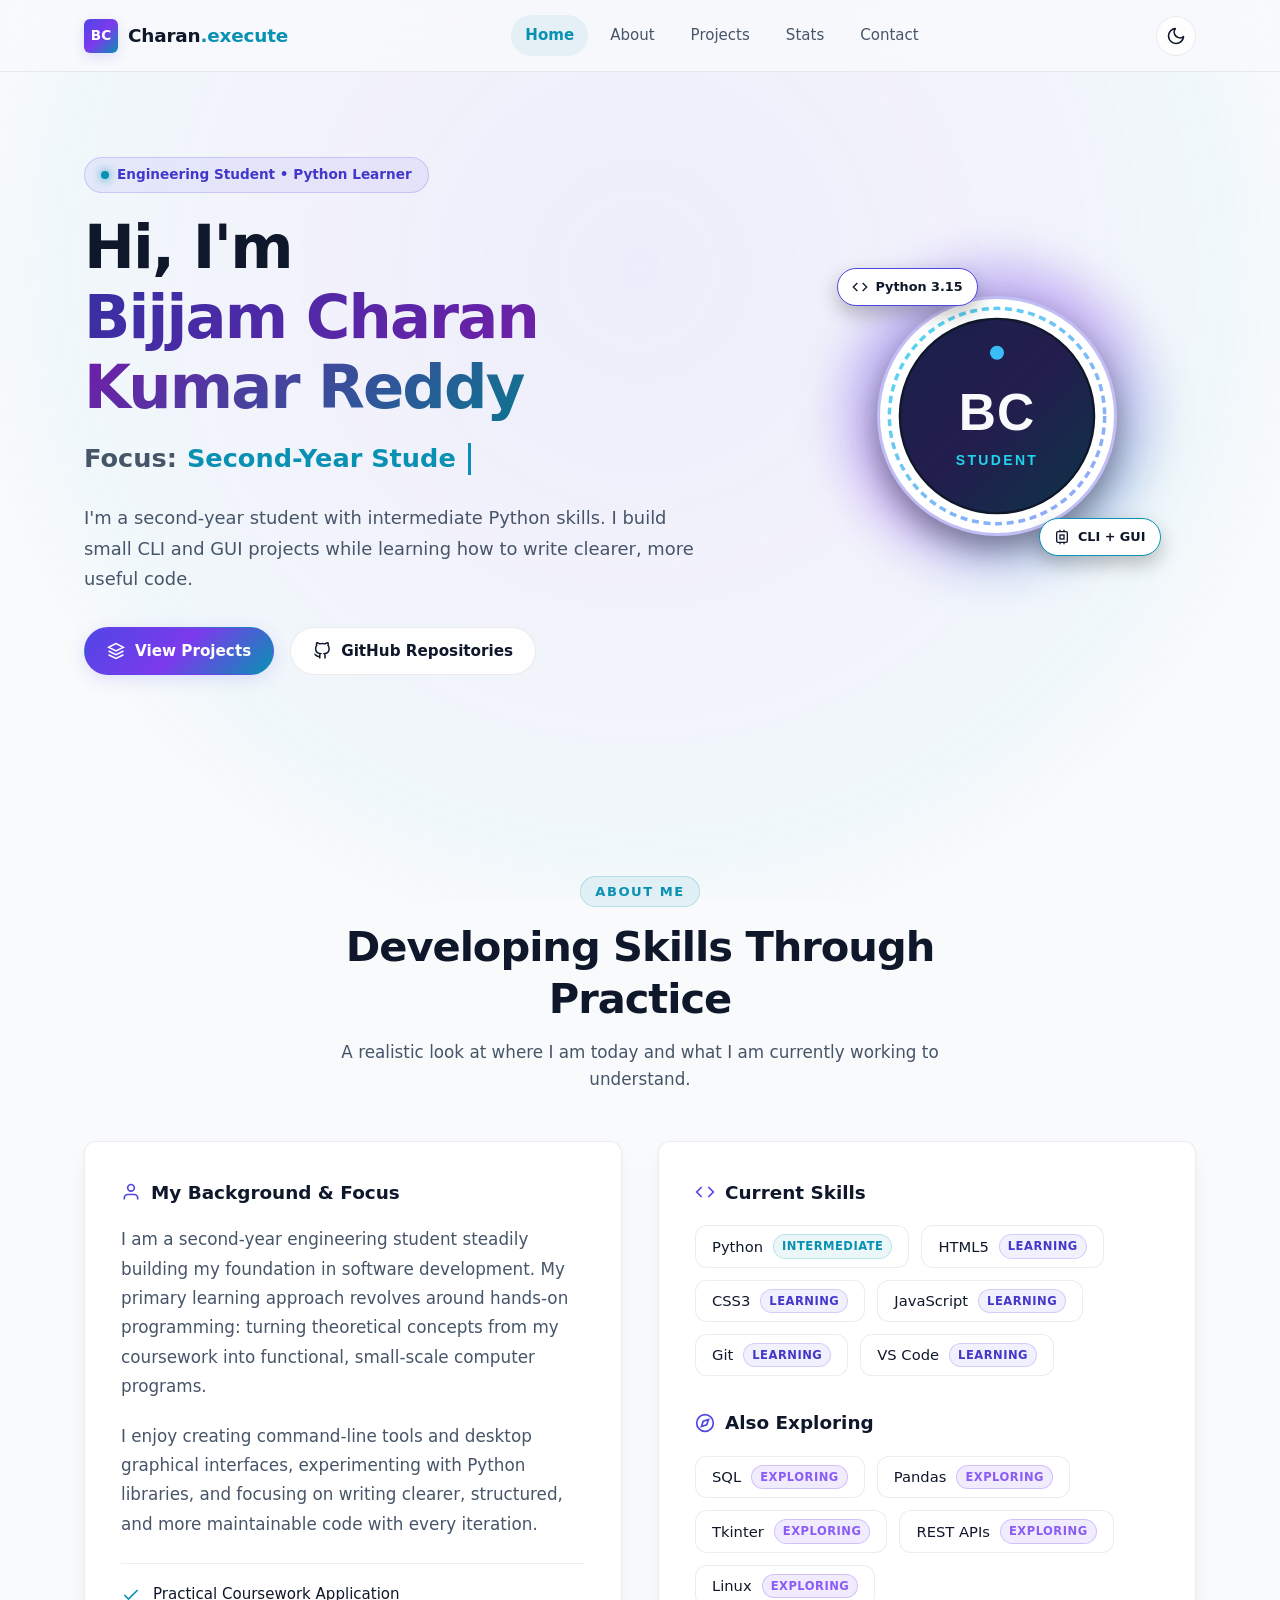
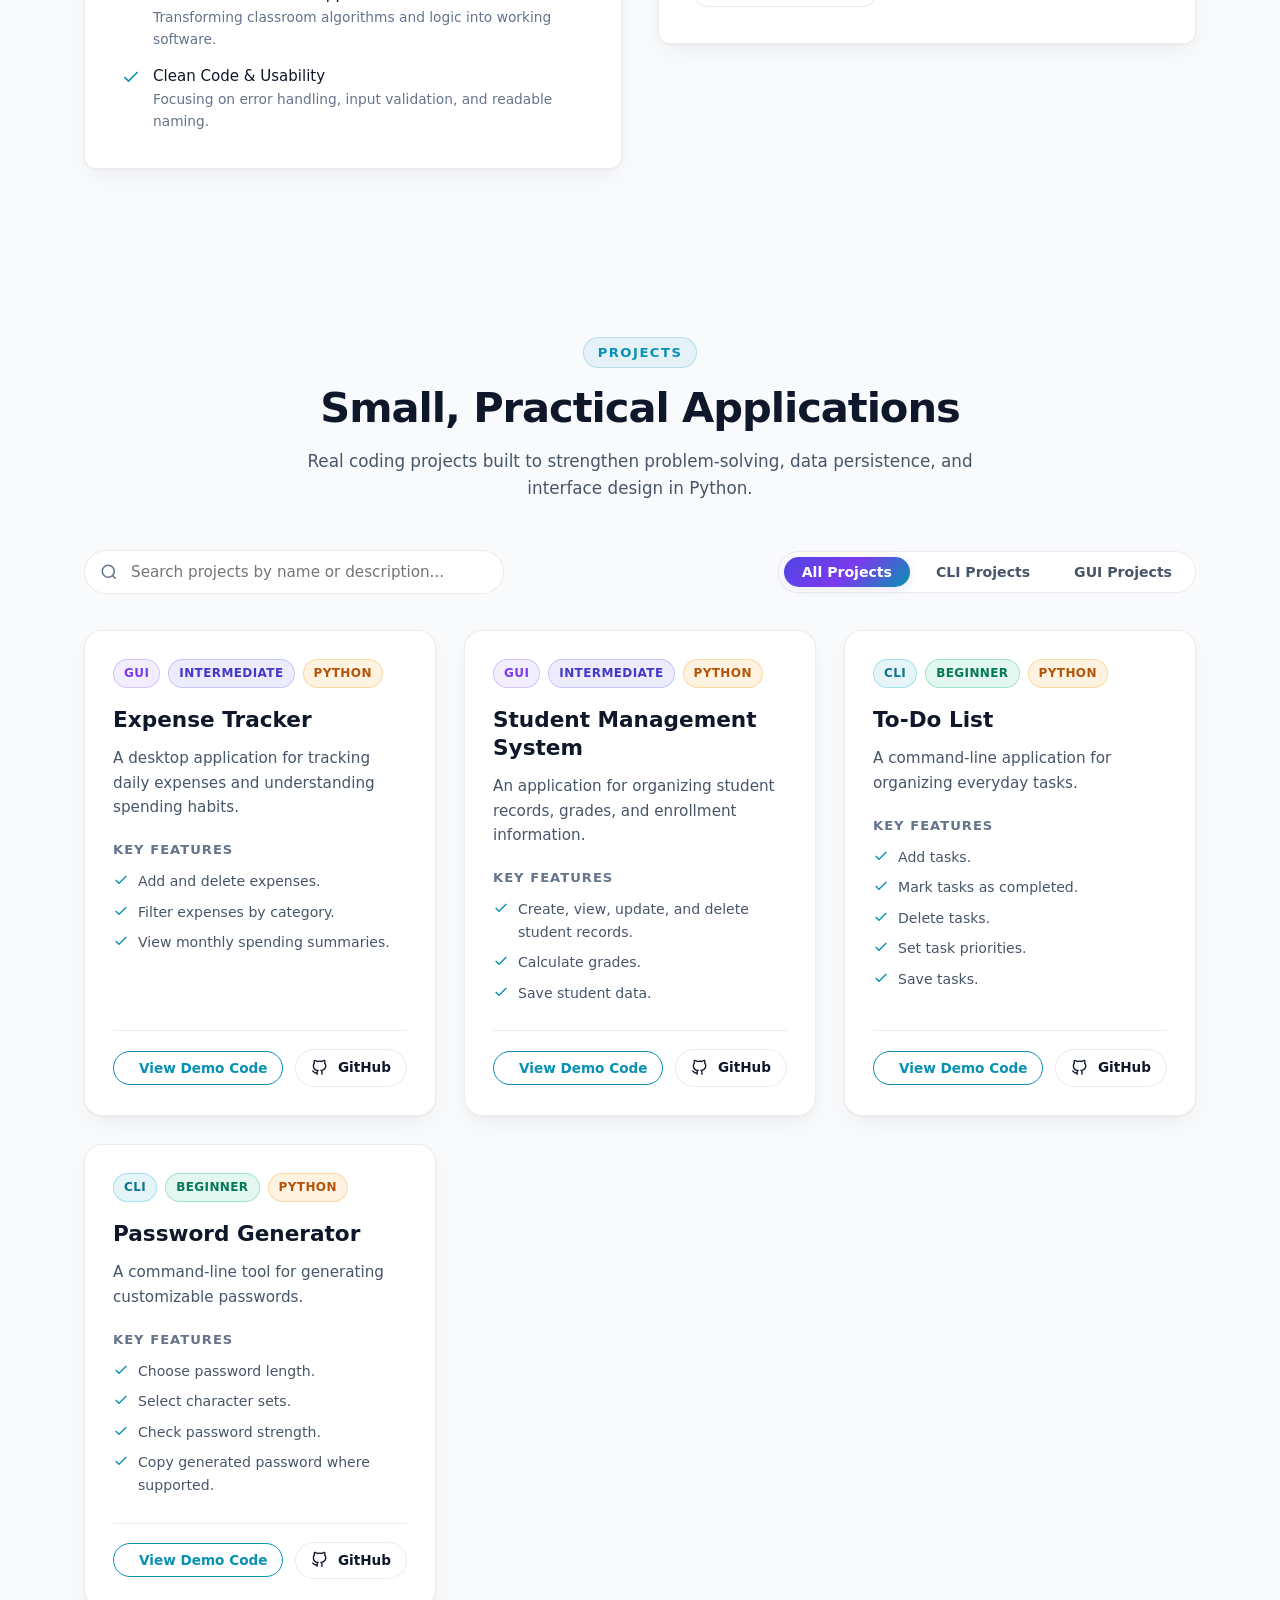
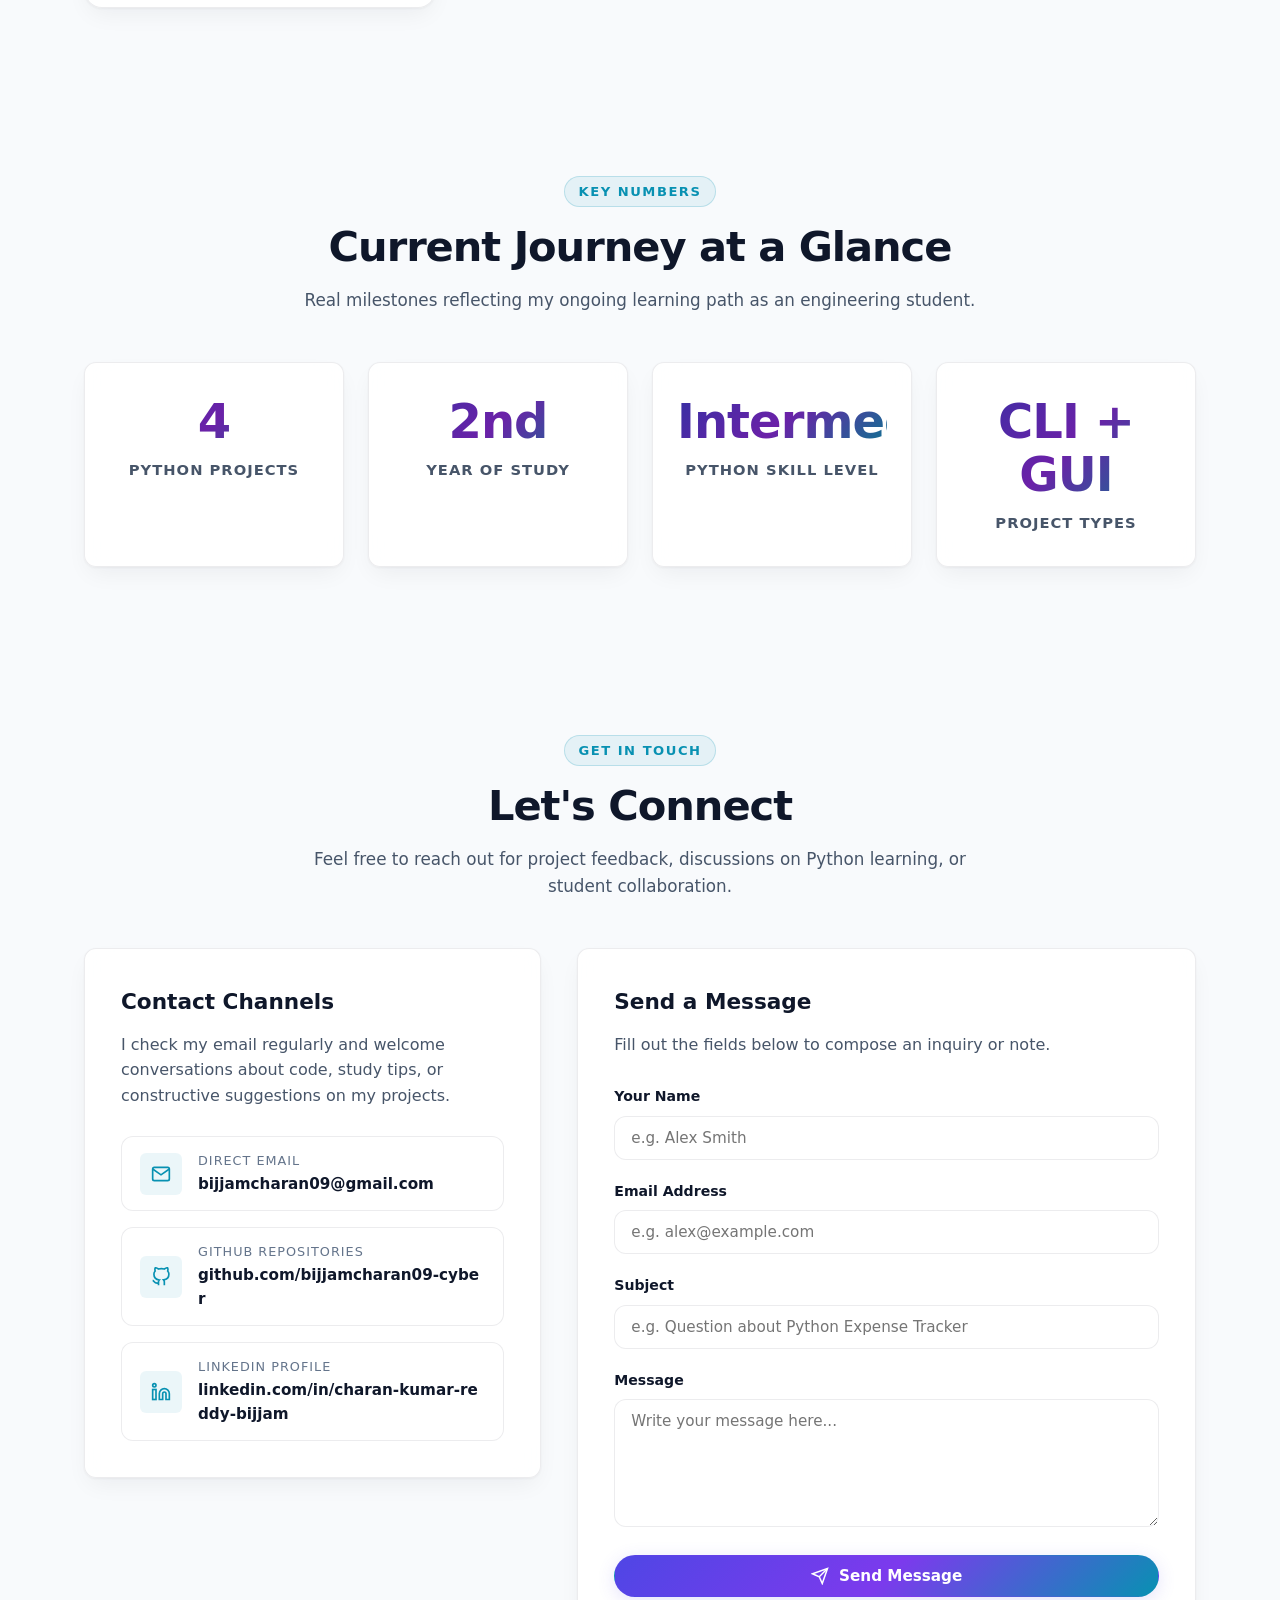
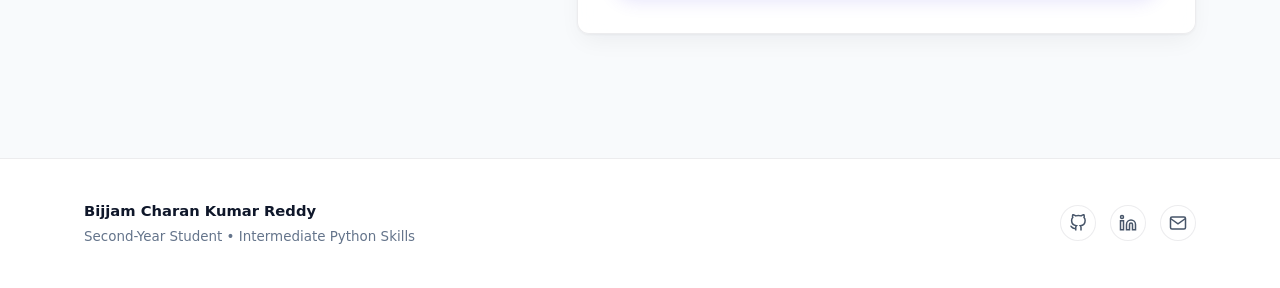
==== index.html @ fe2fb22b "Layout of the portfolio" ====
<!DOCTYPE html>
<html lang="en" data-theme="dark">
<head>
  <meta charset="UTF-8">
  <meta name="viewport" content="width=device-width, initial-scale=1.0">
  <meta http-equiv="X-UA-Compatible" content="ie=edge">
  <title>Bijjam Charan Kumar Reddy | Student &amp; Python Developer Portfolio</title>
  <meta name="description" content="Personal portfolio of Bijjam Charan Kumar Reddy, a second-year engineering student with intermediate Python skills developing practical CLI and GUI projects.">
  <meta name="author" content="Bijjam Charan Kumar Reddy">

  <!-- Favicon / SVG Icon -->
  <link rel="icon" type="image/svg+xml" href="assets/images/avatar.svg">

  <!-- Core Stylesheet -->
  <link rel="stylesheet" href="css/style.css">
</head>
<body>

  <!-- ========================================================================
       Navigation Bar
       ======================================================================== -->
  <header class="site-header" id="siteHeader">
    <div class="container nav-container">
      <!-- Brand Monogram -->
      <a href="#home" class="brand-link" aria-label="Bijjam Charan Kumar Reddy - Home">
        <span class="brand-badge">BC</span>
        <span class="brand-text">Charan<span class="brand-dot">.execute</span></span>
      </a>

      <!-- Desktop & Mobile Navigation Links -->
      <nav class="nav-menu" id="mainNavMenu" aria-label="Main Navigation">
        <a href="#home" class="nav-link active">Home</a>
        <a href="#about" class="nav-link">About</a>
        <a href="#projects" class="nav-link">Projects</a>
        <a href="#stats" class="nav-link">Stats</a>
        <a href="#contact" class="nav-link">Contact</a>
      </nav>

      <!-- Header Actions: Theme Toggle & Mobile Hamburger -->
      <div class="header-actions">
        <!-- Theme Toggle Button -->
        <button type="button" class="theme-toggle-btn" id="themeToggleBtn" aria-label="Toggle dark/light theme" title="Toggle theme">
          <!-- Sun Icon (shown in dark theme to switch to light) -->
          <svg class="theme-icon-sun" viewBox="0 0 24 24" fill="none" stroke-width="2" stroke-linecap="round" stroke-linejoin="round">
            <circle cx="12" cy="12" r="5"></circle>
            <line x1="12" y1="1" x2="12" y2="3"></line>
            <line x1="12" y1="21" x2="12" y2="23"></line>
            <line x1="4.22" y1="4.22" x2="5.64" y2="5.64"></line>
            <line x1="18.36" y1="18.36" x2="19.78" y2="19.78"></line>
            <line x1="1" y1="12" x2="3" y2="12"></line>
            <line x1="21" y1="12" x2="23" y2="12"></line>
            <line x1="4.22" y1="19.78" x2="5.64" y2="18.36"></line>
            <line x1="18.36" y1="5.64" x2="19.78" y2="4.22"></line>
          </svg>
          <!-- Moon Icon (shown in light theme to switch to dark) -->
          <svg class="theme-icon-moon" viewBox="0 0 24 24" fill="none" stroke-width="2" stroke-linecap="round" stroke-linejoin="round">
            <path d="M21 12.79A9 9 0 1 1 11.21 3 7 7 0 0 0 21 12.79z"></path>
          </svg>
        </button>

        <!-- Mobile Menu Toggle Button -->
        <button type="button" class="mobile-nav-toggle" id="mobileNavToggle" aria-label="Toggle navigation menu" aria-expanded="false" aria-controls="mainNavMenu">
          <span class="hamburger-icon">
            <span class="hamburger-line"></span>
            <span class="hamburger-line"></span>
            <span class="hamburger-line"></span>
          </span>
        </button>
      </div>
    </div>
  </header>

  <main>
    <!-- ======================================================================
         3. Hero Section
         ====================================================================== -->
    <section class="section hero-section" id="home">
      <div class="container hero-grid">
        <!-- Hero Introduction Content -->
        <div class="hero-content">
          <div class="hero-badge-wrap">
            <span class="hero-badge">
              <span class="hero-pulse-dot" aria-hidden="true"></span>
              Engineering Student &bull; Python Learner
            </span>
          </div>

          <h1 class="hero-title">
            Hi, I'm <br>
            <span class="gradient-text">Bijjam Charan Kumar Reddy</span>
          </h1>

          <div class="hero-role-wrapper" aria-label="Current focus">
            <span>Focus:</span>
            <span class="hero-role-text" id="heroRoleText">Second-Year Student</span>
            <span class="typing-cursor" aria-hidden="true"></span>
          </div>

          <p class="hero-description">
            I'm a second-year student with intermediate Python skills. I build small CLI and GUI projects while learning how to write clearer, more useful code.
          </p>

          <div class="hero-actions">
            <a href="#projects" class="btn btn-primary">
              <svg class="btn-icon" viewBox="0 0 24 24"><polygon points="12 2 2 7 12 12 22 7 12 2"></polygon><polyline points="2 17 12 22 22 17"></polyline><polyline points="2 12 12 17 22 12"></polyline></svg>
              <span>View Projects</span>
            </a>

            <!-- GitHub Repositories Link -->
            <a href="https://github.com/bijjamcharan09-cyber?tab=repositories" target="_blank" rel="noopener noreferrer" class="btn btn-secondary" title="Visit GitHub Repositories">
              <svg class="btn-icon" viewBox="0 0 24 24">
                <path d="M9 19c-5 1.5-5-2.5-7-3m14 6v-3.87a3.37 3.37 0 0 0-.94-2.61c3.14-.35 6.44-1.54 6.44-7A5.44 5.44 0 0 0 20 4.77 5.07 5.07 0 0 0 19.91 1S18.73.65 16 2.48a13.38 13.38 0 0 0-7 0C6.27.65 5.09 1 5.09 1A5.07 5.07 0 0 0 5 4.77a5.44 5.44 0 0 0-1.5 3.78c0 5.42 3.3 6.61 6.44 7A3.37 3.37 0 0 0 9 18.13V22"></path>
              </svg>
              <span>GitHub Repositories</span>
            </a>
          </div>
        </div>

        <!-- Hero Visual Avatar -->
        <div class="hero-visual">
          <div class="avatar-card">
            <div class="avatar-glow" aria-hidden="true"></div>

            <!-- Top floating chip -->
            <div class="floating-chip floating-chip-top">
              <svg width="16" height="16" viewBox="0 0 24 24" fill="none" stroke="currentColor" stroke-width="2"><polyline points="16 18 22 12 16 6"></polyline><polyline points="8 6 2 12 8 18"></polyline></svg>
              <span>Python 3.15</span>
            </div>

            <!-- Initials Monogram Avatar (User can replace src with a photo if desired) -->
            <div class="avatar-img-container">
              <img src="assets/images/avatar.svg" alt="Bijjam Charan Kumar Reddy avatar monogram" class="avatar-img" width="240" height="240">
            </div>

            <!-- Bottom floating chip -->
            <div class="floating-chip floating-chip-bottom">
              <svg width="16" height="16" viewBox="0 0 24 24" fill="none" stroke="currentColor" stroke-width="2"><rect x="4" y="4" width="16" height="16" rx="2" ry="2"></rect><rect x="9" y="9" width="6" height="6"></rect><line x1="9" y1="1" x2="9" y2="4"></line><line x1="15" y1="1" x2="15" y2="4"></line><line x1="9" y1="20" x2="9" y2="23"></line><line x1="15" y1="20" x2="15" y2="23"></line></svg>
              <span>CLI + GUI</span>
            </div>
          </div>
        </div>
      </div>
    </section>

    <!-- ======================================================================
         5. About Section & Skills
         ====================================================================== -->
    <section class="section" id="about">
      <div class="container">
        <div class="section-header">
          <span class="section-tag">About Me</span>
          <h2 class="section-title">Developing Skills Through Practice</h2>
          <p class="section-subtitle">A realistic look at where I am today and what I am currently working to understand.</p>
        </div>

        <div class="about-grid">
          <!-- Student Narrative Card -->
          <article class="glass-card about-card">
            <h3 class="skills-heading">
              <svg class="skills-icon" viewBox="0 0 24 24" fill="none" stroke="currentColor" stroke-width="2"><path d="M20 21v-2a4 4 0 0 0-4-4H8a4 4 0 0 0-4 4v2"></path><circle cx="12" cy="7" r="4"></circle></svg>
              <span>My Background &amp; Focus</span>
            </h3>

            <p class="about-p">
              I am a second-year engineering student steadily building my foundation in software development. My primary learning approach revolves around hands-on programming: turning theoretical concepts from my coursework into functional, small-scale computer programs.
            </p>

            <p class="about-p">
              I enjoy creating command-line tools and desktop graphical interfaces, experimenting with Python libraries, and focusing on writing clearer, structured, and more maintainable code with every iteration.
            </p>

            <div class="about-highlights">
              <div class="highlight-item">
                <svg class="highlight-icon" viewBox="0 0 24 24" fill="none" stroke="currentColor" stroke-width="2"><polyline points="20 6 9 17 4 12"></polyline></svg>
                <div>
                  <div class="highlight-text">Practical Coursework Application</div>
                  <div class="highlight-sub">Transforming classroom algorithms and logic into working software.</div>
                </div>
              </div>

              <div class="highlight-item">
                <svg class="highlight-icon" viewBox="0 0 24 24" fill="none" stroke="currentColor" stroke-width="2"><polyline points="20 6 9 17 4 12"></polyline></svg>
                <div>
                  <div class="highlight-text">Clean Code &amp; Usability</div>
                  <div class="highlight-sub">Focusing on error handling, input validation, and readable naming.</div>
                </div>
              </div>
            </div>
          </article>

          <!-- Skills Card -->
          <article class="glass-card skills-card">
            <!-- Current Skills -->
            <div class="skills-category">
              <h3 class="skills-heading">
                <svg class="skills-icon" viewBox="0 0 24 24" fill="none" stroke="currentColor" stroke-width="2"><polyline points="16 18 22 12 16 6"></polyline><polyline points="8 6 2 12 8 18"></polyline></svg>
                <span>Current Skills</span>
              </h3>
              <div class="skills-tags-wrap">
                <div class="skill-tag">
                  <span>Python</span>
                  <span class="skill-level-badge level-intermediate">Intermediate</span>
                </div>
                <div class="skill-tag">
                  <span>HTML5</span>
                  <span class="skill-level-badge level-learning">Learning</span>
                </div>
                <div class="skill-tag">
                  <span>CSS3</span>
                  <span class="skill-level-badge level-learning">Learning</span>
                </div>
                <div class="skill-tag">
                  <span>JavaScript</span>
                  <span class="skill-level-badge level-learning">Learning</span>
                </div>
                <div class="skill-tag">
                  <span>Git</span>
                  <span class="skill-level-badge level-learning">Learning</span>
                </div>
                <div class="skill-tag">
                  <span>VS Code</span>
                  <span class="skill-level-badge level-learning">Learning</span>
                </div>
              </div>
            </div>

            <!-- Also Exploring -->
            <div class="skills-category">
              <h3 class="skills-heading">
                <svg class="skills-icon" viewBox="0 0 24 24" fill="none" stroke="currentColor" stroke-width="2"><circle cx="12" cy="12" r="10"></circle><polygon points="16.24 7.76 14.12 14.12 7.76 16.24 9.88 9.88 16.24 7.76"></polygon></svg>
                <span>Also Exploring</span>
              </h3>
              <div class="skills-tags-wrap">
                <div class="skill-tag">
                  <span>SQL</span>
                  <span class="skill-level-badge level-exploring">Exploring</span>
                </div>
                <div class="skill-tag">
                  <span>Pandas</span>
                  <span class="skill-level-badge level-exploring">Exploring</span>
                </div>
                <div class="skill-tag">
                  <span>Tkinter</span>
                  <span class="skill-level-badge level-exploring">Exploring</span>
                </div>
                <div class="skill-tag">
                  <span>REST APIs</span>
                  <span class="skill-level-badge level-exploring">Exploring</span>
                </div>
                <div class="skill-tag">
                  <span>Linux</span>
                  <span class="skill-level-badge level-exploring">Exploring</span>
                </div>
              </div>
            </div>
          </article>
        </div>
      </div>
    </section>

    <!-- ======================================================================
         6. Projects Section (with Search & Filtering)
         ====================================================================== -->
    <section class="section" id="projects">
      <div class="container">
        <div class="section-header">
          <span class="section-tag">Projects</span>
          <h2 class="section-title">Small, Practical Applications</h2>
          <p class="section-subtitle">Real coding projects built to strengthen problem-solving, data persistence, and interface design in Python.</p>
        </div>

        <!-- Filter & Search Controls -->
        <div class="projects-controls">
          <!-- Search Input Box -->
          <div class="search-wrapper">
            <svg class="search-icon" viewBox="0 0 24 24" fill="none" stroke="currentColor" stroke-width="2"><circle cx="11" cy="11" r="8"></circle><line x1="21" y1="21" x2="16.65" y2="16.65"></line></svg>
            <input type="text" id="projectSearchInput" class="search-input" placeholder="Search projects by name or description..." aria-label="Search projects">
            <button type="button" id="searchClearBtn" class="search-clear-btn" aria-label="Clear search input">&times;</button>
          </div>

          <!-- Category Filter Buttons -->
          <div class="filter-group" role="tablist" aria-label="Filter projects by interface type">
            <button type="button" class="filter-btn active" data-filter="all">All Projects</button>
            <button type="button" class="filter-btn" data-filter="cli">CLI Projects</button>
            <button type="button" class="filter-btn" data-filter="gui">GUI Projects</button>
          </div>
        </div>

        <!-- Projects Grid -->
        <div class="projects-grid" id="projectsGrid">
          <!-- Project 1: Expense Tracker -->
          <article class="glass-card project-card" data-type="gui" data-title="Expense Tracker" data-desc="A desktop application for tracking daily expenses and understanding spending habits.">
            <div class="project-badges">
              <span class="p-badge badge-gui">GUI</span>
              <span class="p-badge badge-intermediate">Intermediate</span>
              <span class="p-badge badge-python">Python</span>
            </div>

            <h3 class="project-title">Expense Tracker</h3>
            <p class="project-desc">A desktop application for tracking daily expenses and understanding spending habits.</p>

            <h4 class="project-features-title">Key Features</h4>
            <ul class="project-features">
              <li class="feature-bullet">
                <svg class="feature-icon" viewBox="0 0 24 24" fill="none" stroke="currentColor" stroke-width="2"><polyline points="20 6 9 17 4 12"></polyline></svg>
                <span>Add and delete expenses.</span>
              </li>
              <li class="feature-bullet">
                <svg class="feature-icon" viewBox="0 0 24 24" fill="none" stroke="currentColor" stroke-width="2"><polyline points="20 6 9 17 4 12"></polyline></svg>
                <span>Filter expenses by category.</span>
              </li>
              <li class="feature-bullet">
                <svg class="feature-icon" viewBox="0 0 24 24" fill="none" stroke="currentColor" stroke-width="2"><polyline points="20 6 9 17 4 12"></polyline></svg>
                <span>View monthly spending summaries.</span>
              </li>
            </ul>

            <div class="project-actions">
              <button type="button" class="btn btn-outline btn-sm btn-view-code" data-project="expense-tracker">
                <svg class="btn-icon" viewBox="0 0 24 24"><polyline points="16 18 22 12 16 6"></polyline><polyline points="8 6 2 12 8 18"></polyline></svg>
                <span>View Demo Code</span>
              </button>
              <a href="https://github.com/bijjamcharan09-cyber/python_lab/tree/master/expense_tracker" target="_blank" rel="noopener noreferrer" class="btn btn-secondary btn-sm" title="View repository on GitHub">
                <svg class="btn-icon" viewBox="0 0 24 24"><path d="M9 19c-5 1.5-5-2.5-7-3m14 6v-3.87a3.37 3.37 0 0 0-.94-2.61c3.14-.35 6.44-1.54 6.44-7A5.44 5.44 0 0 0 20 4.77 5.07 5.07 0 0 0 19.91 1S18.73.65 16 2.48a13.38 13.38 0 0 0-7 0C6.27.65 5.09 1 5.09 1A5.07 5.07 0 0 0 5 4.77a5.44 5.44 0 0 0-1.5 3.78c0 5.42 3.3 6.61 6.44 7A3.37 3.37 0 0 0 9 18.13V22"></path></svg>
                <span>GitHub</span>
              </a>
            </div>
          </article>

          <!-- Project 2: Student Management System -->
          <article class="glass-card project-card" data-type="gui" data-title="Student Management System" data-desc="An application for organizing student records, grades, and enrollment information.">
            <div class="project-badges">
              <span class="p-badge badge-gui">GUI</span>
              <span class="p-badge badge-intermediate">Intermediate</span>
              <span class="p-badge badge-python">Python</span>
            </div>

            <h3 class="project-title">Student Management System</h3>
            <p class="project-desc">An application for organizing student records, grades, and enrollment information.</p>

            <h4 class="project-features-title">Key Features</h4>
            <ul class="project-features">
              <li class="feature-bullet">
                <svg class="feature-icon" viewBox="0 0 24 24" fill="none" stroke="currentColor" stroke-width="2"><polyline points="20 6 9 17 4 12"></polyline></svg>
                <span>Create, view, update, and delete student records.</span>
              </li>
              <li class="feature-bullet">
                <svg class="feature-icon" viewBox="0 0 24 24" fill="none" stroke="currentColor" stroke-width="2"><polyline points="20 6 9 17 4 12"></polyline></svg>
                <span>Calculate grades.</span>
              </li>
              <li class="feature-bullet">
                <svg class="feature-icon" viewBox="0 0 24 24" fill="none" stroke="currentColor" stroke-width="2"><polyline points="20 6 9 17 4 12"></polyline></svg>
                <span>Save student data.</span>
              </li>
            </ul>

            <div class="project-actions">
              <button type="button" class="btn btn-outline btn-sm btn-view-code" data-project="student-management">
                <svg class="btn-icon" viewBox="0 0 24 24"><polyline points="16 18 22 12 16 6"></polyline><polyline points="8 6 2 12 8 18"></polyline></svg>
                <span>View Demo Code</span>
              </button>
              <a href="https://github.com/bijjamcharan09-cyber/student_web/tree/master/student_system" target="_blank" rel="noopener noreferrer" class="btn btn-secondary btn-sm" title="View repository on GitHub">
                <svg class="btn-icon" viewBox="0 0 24 24"><path d="M9 19c-5 1.5-5-2.5-7-3m14 6v-3.87a3.37 3.37 0 0 0-.94-2.61c3.14-.35 6.44-1.54 6.44-7A5.44 5.44 0 0 0 20 4.77 5.07 5.07 0 0 0 19.91 1S18.73.65 16 2.48a13.38 13.38 0 0 0-7 0C6.27.65 5.09 1 5.09 1A5.07 5.07 0 0 0 5 4.77a5.44 5.44 0 0 0-1.5 3.78c0 5.42 3.3 6.61 6.44 7A3.37 3.37 0 0 0 9 18.13V22"></path></svg>
                <span>GitHub</span>
              </a>
            </div>
          </article>

          <!-- Project 3: To-Do List -->
          <article class="glass-card project-card" data-type="cli" data-title="To-Do List" data-desc="A command-line application for organizing everyday tasks.">
            <div class="project-badges">
              <span class="p-badge badge-cli">CLI</span>
              <span class="p-badge badge-beginner">Beginner</span>
              <span class="p-badge badge-python">Python</span>
            </div>

            <h3 class="project-title">To-Do List</h3>
            <p class="project-desc">A command-line application for organizing everyday tasks.</p>

            <h4 class="project-features-title">Key Features</h4>
            <ul class="project-features">
              <li class="feature-bullet">
                <svg class="feature-icon" viewBox="0 0 24 24" fill="none" stroke="currentColor" stroke-width="2"><polyline points="20 6 9 17 4 12"></polyline></svg>
                <span>Add tasks.</span>
              </li>
              <li class="feature-bullet">
                <svg class="feature-icon" viewBox="0 0 24 24" fill="none" stroke="currentColor" stroke-width="2"><polyline points="20 6 9 17 4 12"></polyline></svg>
                <span>Mark tasks as completed.</span>
              </li>
              <li class="feature-bullet">
                <svg class="feature-icon" viewBox="0 0 24 24" fill="none" stroke="currentColor" stroke-width="2"><polyline points="20 6 9 17 4 12"></polyline></svg>
                <span>Delete tasks.</span>
              </li>
              <li class="feature-bullet">
                <svg class="feature-icon" viewBox="0 0 24 24" fill="none" stroke="currentColor" stroke-width="2"><polyline points="20 6 9 17 4 12"></polyline></svg>
                <span>Set task priorities.</span>
              </li>
              <li class="feature-bullet">
                <svg class="feature-icon" viewBox="0 0 24 24" fill="none" stroke="currentColor" stroke-width="2"><polyline points="20 6 9 17 4 12"></polyline></svg>
                <span>Save tasks.</span>
              </li>
            </ul>

            <div class="project-actions">
              <button type="button" class="btn btn-outline btn-sm btn-view-code" data-project="todo-list">
                <svg class="btn-icon" viewBox="0 0 24 24"><polyline points="16 18 22 12 16 6"></polyline><polyline points="8 6 2 12 8 18"></polyline></svg>
                <span>View Demo Code</span>
              </button>
              <a href="https://github.com/bijjamcharan09-cyber/python_project/blob/main/to_do_list.py" target="_blank" rel="noopener noreferrer" class="btn btn-secondary btn-sm" title="View repository on GitHub">
                <svg class="btn-icon" viewBox="0 0 24 24"><path d="M9 19c-5 1.5-5-2.5-7-3m14 6v-3.87a3.37 3.37 0 0 0-.94-2.61c3.14-.35 6.44-1.54 6.44-7A5.44 5.44 0 0 0 20 4.77 5.07 5.07 0 0 0 19.91 1S18.73.65 16 2.48a13.38 13.38 0 0 0-7 0C6.27.65 5.09 1 5.09 1A5.07 5.07 0 0 0 5 4.77a5.44 5.44 0 0 0-1.5 3.78c0 5.42 3.3 6.61 6.44 7A3.37 3.37 0 0 0 9 18.13V22"></path></svg>
                <span>GitHub</span>
              </a>
            </div>
          </article>

          <!-- Project 4: Password Generator -->
          <article class="glass-card project-card" data-type="cli" data-title="Password Generator" data-desc="A command-line tool for generating customizable passwords.">
            <div class="project-badges">
              <span class="p-badge badge-cli">CLI</span>
              <span class="p-badge badge-beginner">Beginner</span>
              <span class="p-badge badge-python">Python</span>
            </div>

            <h3 class="project-title">Password Generator</h3>
            <p class="project-desc">A command-line tool for generating customizable passwords.</p>

            <h4 class="project-features-title">Key Features</h4>
            <ul class="project-features">
              <li class="feature-bullet">
                <svg class="feature-icon" viewBox="0 0 24 24" fill="none" stroke="currentColor" stroke-width="2"><polyline points="20 6 9 17 4 12"></polyline></svg>
                <span>Choose password length.</span>
              </li>
              <li class="feature-bullet">
                <svg class="feature-icon" viewBox="0 0 24 24" fill="none" stroke="currentColor" stroke-width="2"><polyline points="20 6 9 17 4 12"></polyline></svg>
                <span>Select character sets.</span>
              </li>
              <li class="feature-bullet">
                <svg class="feature-icon" viewBox="0 0 24 24" fill="none" stroke="currentColor" stroke-width="2"><polyline points="20 6 9 17 4 12"></polyline></svg>
                <span>Check password strength.</span>
              </li>
              <li class="feature-bullet">
                <svg class="feature-icon" viewBox="0 0 24 24" fill="none" stroke="currentColor" stroke-width="2"><polyline points="20 6 9 17 4 12"></polyline></svg>
                <span>Copy generated password where supported.</span>
              </li>
            </ul>

            <div class="project-actions">
              <button type="button" class="btn btn-outline btn-sm btn-view-code" data-project="password-generator">
                <svg class="btn-icon" viewBox="0 0 24 24"><polyline points="16 18 22 12 16 6"></polyline><polyline points="8 6 2 12 8 18"></polyline></svg>
                <span>View Demo Code</span>
              </button>
              <a href="https://github.com/bijjamcharan09-cyber/python_lab/tree/master/password_manager" target="_blank" rel="noopener noreferrer" class="btn btn-secondary btn-sm" title="View repository on GitHub">
                <svg class="btn-icon" viewBox="0 0 24 24"><path d="M9 19c-5 1.5-5-2.5-7-3m14 6v-3.87a3.37 3.37 0 0 0-.94-2.61c3.14-.35 6.44-1.54 6.44-7A5.44 5.44 0 0 0 20 4.77 5.07 5.07 0 0 0 19.91 1S18.73.65 16 2.48a13.38 13.38 0 0 0-7 0C6.27.65 5.09 1 5.09 1A5.07 5.07 0 0 0 5 4.77a5.44 5.44 0 0 0-1.5 3.78c0 5.42 3.3 6.61 6.44 7A3.37 3.37 0 0 0 9 18.13V22"></path></svg>
                <span>GitHub</span>
              </a>
            </div>
          </article>

          <!-- Empty State (No matches found) -->
          <div class="glass-card no-results-state" id="noResultsState">
            <svg class="no-results-icon" viewBox="0 0 24 24" fill="none" stroke="currentColor" stroke-width="2"><circle cx="11" cy="11" r="8"></circle><line x1="21" y1="21" x2="16.65" y2="16.65"></line><line x1="8" y1="11" x2="14" y2="11"></line></svg>
            <h3 class="no-results-title">No Projects Found</h3>
            <p class="no-results-desc">No projects match your current search query or filter selection. Try adjusting your search keywords.</p>
            <button type="button" class="btn btn-primary btn-sm" id="resetFiltersBtn">Reset All Filters</button>
          </div>
        </div>
      </div>
    </section>

    <!-- ======================================================================
         10. Stats Section
         ====================================================================== -->
    <section class="section" id="stats">
      <div class="container">
        <div class="section-header">
          <span class="section-tag">Key Numbers</span>
          <h2 class="section-title">Current Journey at a Glance</h2>
          <p class="section-subtitle">Real milestones reflecting my ongoing learning path as an engineering student.</p>
        </div>

        <div class="stats-grid">
          <!-- Card 1 -->
          <article class="glass-card stat-card">
            <div class="stat-number gradient-text">4</div>
            <div class="stat-label">Python Projects</div>
          </article>

          <!-- Card 2 -->
          <article class="glass-card stat-card">
            <div class="stat-number gradient-text">2nd</div>
            <div class="stat-label">Year of Study</div>
          </article>

          <!-- Card 3 -->
          <article class="glass-card stat-card">
            <div class="stat-number gradient-text">Intermediate</div>
            <div class="stat-label">Python Skill Level</div>
          </article>

          <!-- Card 4 -->
          <article class="glass-card stat-card">
            <div class="stat-number gradient-text">CLI + GUI</div>
            <div class="stat-label">Project Types</div>
          </article>
        </div>
      </div>
    </section>

    <!-- ======================================================================
         11. Contact Section
         ====================================================================== -->
    <section class="section" id="contact">
      <div class="container">
        <div class="section-header">
          <span class="section-tag">Get In Touch</span>
          <h2 class="section-title">Let's Connect</h2>
          <p class="section-subtitle">Feel free to reach out for project feedback, discussions on Python learning, or student collaboration.</p>
        </div>

        <div class="contact-grid">
          <!-- Contact Channels Info -->
          <div class="glass-card contact-info-card">
            <h3 class="contact-info-title">Contact Channels</h3>
            <p class="contact-info-desc">
              I check my email regularly and welcome conversations about code, study tips, or constructive suggestions on my projects.
            </p>

            <div class="contact-methods">
              <!-- Email (mailto link) -->
              <a href="mailto:bijjamcharan09@gmail.com" class="contact-method-item" title="Send email to Bijjam Charan Kumar Reddy">
                <div class="contact-icon-box">
                  <svg width="20" height="20" viewBox="0 0 24 24" fill="none" stroke="currentColor" stroke-width="2"><path d="M4 4h16c1.1 0 2 .9 2 2v12c0 1.1-.9 2-2 2H4c-1.1 0-2-.9-2-2V6c0-1.1.9-2 2-2z"></path><polyline points="22,6 12,13 2,6"></polyline></svg>
                </div>
                <div>
                  <div class="contact-method-label">Direct Email</div>
                  <div class="contact-method-val">bijjamcharan09@gmail.com</div>
                </div>
              </a>

              <!-- GitHub Repositories -->
              <a href="https://github.com/bijjamcharan09-cyber?tab=repositories" target="_blank" rel="noopener noreferrer" class="contact-method-item" title="GitHub Repositories">
                <div class="contact-icon-box">
                  <svg width="20" height="20" viewBox="0 0 24 24" fill="none" stroke="currentColor" stroke-width="2"><path d="M9 19c-5 1.5-5-2.5-7-3m14 6v-3.87a3.37 3.37 0 0 0-.94-2.61c3.14-.35 6.44-1.54 6.44-7A5.44 5.44 0 0 0 20 4.77 5.07 5.07 0 0 0 19.91 1S18.73.65 16 2.48a13.38 13.38 0 0 0-7 0C6.27.65 5.09 1 5.09 1A5.07 5.07 0 0 0 5 4.77a5.44 5.44 0 0 0-1.5 3.78c0 5.42 3.3 6.61 6.44 7A3.37 3.37 0 0 0 9 18.13V22"></path></svg>
                </div>
                <div>
                  <div class="contact-method-label">GitHub Repositories</div>
                  <div class="contact-method-val">github.com/bijjamcharan09-cyber</div>
                </div>
              </a>

              <!-- LinkedIn Profile -->
              <a href="https://www.linkedin.com/in/charan-kumar-reddy-bijjam-999b5a394/" target="_blank" rel="noopener noreferrer" class="contact-method-item" title="LinkedIn Profile">
                <div class="contact-icon-box">
                  <svg width="20" height="20" viewBox="0 0 24 24" fill="none" stroke="currentColor" stroke-width="2"><path d="M16 8a6 6 0 0 1 6 6v7h-4v-7a2 2 0 0 0-2-2 2 2 0 0 0-2 2v7h-4v-7a6 6 0 0 1 6-6z"></path><rect x="2" y="9" width="4" height="12"></rect><circle cx="4" cy="4" r="2"></circle></svg>
                </div>
                <div>
                  <div class="contact-method-label">LinkedIn Profile</div>
                  <div class="contact-method-val">linkedin.com/in/charan-kumar-reddy-bijjam</div>
                </div>
              </a>
            </div>
          </div>

          <!-- Contact Form with Validation & Honest Backend Notice -->
          <div class="glass-card contact-form-card">
            <h3 class="contact-info-title">Send a Message</h3>
            <p class="contact-info-desc">Fill out the fields below to compose an inquiry or note.</p>

            <form id="portfolioContactForm" novalidate>
              <!-- Name Input -->
              <div class="form-group">
                <label for="formName" class="form-label">Your Name</label>
                <input type="text" id="formName" class="form-input" placeholder="e.g. Alex Smith" required>
                <div class="field-error-msg" id="nameError"></div>
              </div>

              <!-- Email Input -->
              <div class="form-group">
                <label for="formEmail" class="form-label">Email Address</label>
                <input type="email" id="formEmail" class="form-input" placeholder="e.g. alex@example.com" required>
                <div class="field-error-msg" id="emailError"></div>
              </div>

              <!-- Subject Input -->
              <div class="form-group">
                <label for="formSubject" class="form-label">Subject</label>
                <input type="text" id="formSubject" class="form-input" placeholder="e.g. Question about Python Expense Tracker" required>
                <div class="field-error-msg" id="subjectError"></div>
              </div>

              <!-- Message Textarea -->
              <div class="form-group">
                <label for="formMessage" class="form-label">Message</label>
                <textarea id="formMessage" class="form-textarea" placeholder="Write your message here..." required></textarea>
                <div class="field-error-msg" id="messageError"></div>
              </div>

              <button type="submit" class="btn btn-primary" style="width: 100%;">
                <svg class="btn-icon" viewBox="0 0 24 24"><line x1="22" y1="2" x2="11" y2="13"></line><polygon points="22 2 15 22 11 13 2 9 22 2"></polygon></svg>
                <span>Send Message</span>
              </button>

              <!-- Honest Static Notice & Direct Mail Client Action -->
              <div class="form-feedback-notice" id="formFeedbackNotice" role="alert">
                <strong>Static Portfolio Notice:</strong>
                This website is a client-side static portfolio without a server backend; messages are not automatically dispatched to a server.
                To deliver your message immediately, click below to open your preferred email client pre-filled with your message:
                <div style="margin-top: 12px;">
                  <a href="#" id="emailClientBtn" class="btn btn-primary btn-sm">
                    <svg class="btn-icon" viewBox="0 0 24 24"><path d="M4 4h16c1.1 0 2 .9 2 2v12c0 1.1-.9 2-2 2H4c-1.1 0-2-.9-2-2V6c0-1.1.9-2 2-2z"></path><polyline points="22,6 12,13 2,6"></polyline></svg>
                    <span>Open in Email App</span>
                  </a>
                </div>
              </div>
            </form>
          </div>
        </div>
      </div>
    </section>
  </main>

  <!-- ========================================================================
       8. Demo Code Preview Modal Dialog
       ======================================================================== -->
  <div class="code-modal-backdrop" id="codeModalBackdrop" role="dialog" aria-modal="true" aria-labelledby="modalProjectTitle" aria-hidden="true">
    <div class="code-modal">
      <div class="code-modal-header">
        <div class="modal-title-area">
          <h3 class="modal-project-title" id="modalProjectTitle">Project Code</h3>
          <span class="sample-notice-badge">Sample Demonstration</span>
        </div>
        <div class="modal-header-actions">
          <button type="button" class="copy-btn" id="modalCopyBtn" title="Copy code snippet to clipboard">
            <svg class="btn-icon" viewBox="0 0 24 24"><rect x="9" y="9" width="13" height="13" rx="2" ry="2"></rect><path d="M5 15H4a2 2 0 0 1-2-2V4a2 2 0 0 1 2-2h9a2 2 0 0 1 2 2v1"></path></svg>
            <span>Copy Code</span>
          </button>
          <button type="button" class="modal-close-btn" id="modalCloseBtn" aria-label="Close code preview modal">&times;</button>
        </div>
      </div>

      <div class="code-modal-notice">
        <svg width="16" height="16" viewBox="0 0 24 24" fill="none" stroke="currentColor" stroke-width="2"><circle cx="12" cy="12" r="10"></circle><line x1="12" y1="16" x2="12" y2="12"></line><line x1="12" y1="8" x2="12.01" y2="8"></line></svg>
        <span><strong>Notice:</strong> This code is a sample demonstration illustrating project structure and logic, not the full proprietary repository.</span>
      </div>

      <div class="code-modal-body">
        <pre class="code-pre"><code id="modalCodeContent"># Loading code...</code></pre>
      </div>
    </div>
  </div>

  <!-- ========================================================================
       Back to Top Button
       ======================================================================== -->
  <button type="button" class="back-to-top" id="backToTopBtn" aria-label="Scroll back to top of page" title="Back to top">
    <svg width="20" height="20" viewBox="0 0 24 24" fill="none" stroke="currentColor" stroke-width="2.5"><polyline points="18 15 12 9 6 15"></polyline></svg>
  </button>

  <!-- ========================================================================
       Footer
       ======================================================================== -->
  <footer class="site-footer">
    <div class="container footer-container">
      <div class="footer-brand-wrap">
        <div class="footer-name">Bijjam Charan Kumar Reddy</div>
        <div class="footer-note">Second-Year Student &bull; Intermediate Python Skills</div>
      </div>

      <div class="footer-socials">
        <!-- GitHub Link -->
        <a href="https://github.com/bijjamcharan09-cyber?tab=repositories" target="_blank" rel="noopener noreferrer" class="footer-icon-link" aria-label="GitHub Repositories" title="GitHub">
          <svg width="18" height="18" viewBox="0 0 24 24" fill="none" stroke="currentColor" stroke-width="2"><path d="M9 19c-5 1.5-5-2.5-7-3m14 6v-3.87a3.37 3.37 0 0 0-.94-2.61c3.14-.35 6.44-1.54 6.44-7A5.44 5.44 0 0 0 20 4.77 5.07 5.07 0 0 0 19.91 1S18.73.65 16 2.48a13.38 13.38 0 0 0-7 0C6.27.65 5.09 1 5.09 1A5.07 5.07 0 0 0 5 4.77a5.44 5.44 0 0 0-1.5 3.78c0 5.42 3.3 6.61 6.44 7A3.37 3.37 0 0 0 9 18.13V22"></path></svg>
        </a>
        <!-- LinkedIn Link -->
        <a href="https://www.linkedin.com/in/charan-kumar-reddy-bijjam-999b5a394/" target="_blank" rel="noopener noreferrer" class="footer-icon-link" aria-label="LinkedIn Profile" title="LinkedIn">
          <svg width="18" height="18" viewBox="0 0 24 24" fill="none" stroke="currentColor" stroke-width="2"><path d="M16 8a6 6 0 0 1 6 6v7h-4v-7a2 2 0 0 0-2-2 2 2 0 0 0-2 2v7h-4v-7a6 6 0 0 1 6-6z"></path><rect x="2" y="9" width="4" height="12"></rect><circle cx="4" cy="4" r="2"></circle></svg>
        </a>
        <!-- Direct Email -->
        <a href="mailto:bijjamcharan09@gmail.com" class="footer-icon-link" aria-label="Direct Email" title="Email">
          <svg width="18" height="18" viewBox="0 0 24 24" fill="none" stroke="currentColor" stroke-width="2"><path d="M4 4h16c1.1 0 2 .9 2 2v12c0 1.1-.9 2-2 2H4c-1.1 0-2-.9-2-2V6c0-1.1.9-2 2-2z"></path><polyline points="22,6 12,13 2,6"></polyline></svg>
        </a>
      </div>
    </div>
  </footer>

  <!-- Vanilla JavaScript -->
  <script src="js/script.js" defer></script>
</body>
</html>
---- css/style.css ----
/* ==========================================================================
   Bijjam Charan Kumar Reddy - Portfolio Stylesheet
   Modern, Responsive, Dark/Light Themes, Glassmorphism
   ========================================================================== */

/* --------------------------------------------------------------------------
   1. CSS Custom Properties / Design Tokens
   -------------------------------------------------------------------------- */
:root {
  /* Color Palette - Dark Theme (Default) */
  --bg-primary: #0a0d14;
  --bg-secondary: #0f1523;
  --bg-surface: rgba(18, 25, 41, 0.72);
  --bg-surface-solid: #121929;
  --bg-surface-hover: rgba(28, 38, 62, 0.85);
  --bg-elevated: rgba(24, 33, 54, 0.9);
  --bg-modal-backdrop: rgba(4, 7, 13, 0.75);

  --text-primary: #f8fafc;
  --text-secondary: #94a3b8;
  --text-muted: #64748b;
  --text-inverse: #0a0d14;

  --accent-cyan: #06b6d4;
  --accent-cyan-light: #22d3ee;
  --accent-cyan-glow: rgba(6, 182, 212, 0.25);

  --accent-indigo: #6366f1;
  --accent-indigo-light: #818cf8;
  --accent-indigo-glow: rgba(99, 102, 241, 0.25);

  --accent-purple: #8b5cf6;
  --accent-purple-light: #a78bfa;

  --accent-gradient: linear-gradient(135deg, #6366f1 0%, #8b5cf6 50%, #06b6d4 100%);
  --accent-gradient-text: linear-gradient(135deg, #a5b4fc 0%, #c084fc 50%, #22d3ee 100%);
  --hero-glow: radial-gradient(circle at 50% 30%, rgba(99, 102, 241, 0.15) 0%, rgba(139, 92, 246, 0.08) 35%, rgba(6, 182, 212, 0.04) 65%, transparent 75%);

  --border-subtle: rgba(255, 255, 255, 0.08);
  --border-strong: rgba(255, 255, 255, 0.16);
  --border-highlight: rgba(99, 102, 241, 0.45);
  --border-cyan-glow: rgba(6, 182, 212, 0.45);

  --badge-bg: rgba(99, 102, 241, 0.15);
  --badge-text: #c7d2fe;
  --badge-border: rgba(99, 102, 241, 0.3);

  --badge-cyan-bg: rgba(6, 182, 212, 0.15);
  --badge-cyan-text: #67e8f9;
  --badge-cyan-border: rgba(6, 182, 212, 0.3);

  --card-shadow: 0 10px 30px -10px rgba(0, 0, 0, 0.5), 0 0 0 1px rgba(255, 255, 255, 0.06);
  --card-shadow-hover: 0 20px 40px -15px rgba(0, 0, 0, 0.6), 0 0 24px rgba(99, 102, 241, 0.2);

  --code-bg: #0b0f19;
  --code-header-bg: #111827;

  /* Typography */
  --font-sans: system-ui, -apple-system, BlinkMacSystemFont, "Segoe UI", Roboto, "Helvetica Neue", Arial, sans-serif;
  --font-mono: "Cascadia Code", "Fira Code", Consolas, "SF Mono", Monaco, "Courier New", monospace;

  /* Sizing & Spacing */
  --header-height: 72px;
  --container-max: 1160px;
  --radius-sm: 6px;
  --radius-md: 12px;
  --radius-lg: 18px;
  --radius-full: 9999px;

  /* Transitions */
  --transition-fast: 0.18s ease;
  --transition-normal: 0.28s ease;
  --transition-slow: 0.45s cubic-bezier(0.16, 1, 0.3, 1);
}

/* --------------------------------------------------------------------------
   Light Theme Override
   -------------------------------------------------------------------------- */
:root[data-theme="light"] {
  --bg-primary: #f8fafc;
  --bg-secondary: #f1f5f9;
  --bg-surface: rgba(255, 255, 255, 0.88);
  --bg-surface-solid: #ffffff;
  --bg-surface-hover: rgba(248, 250, 252, 0.95);
  --bg-elevated: #ffffff;
  --bg-modal-backdrop: rgba(15, 23, 42, 0.5);

  --text-primary: #0f172a;
  --text-secondary: #475569;
  --text-muted: #64748b;
  --text-inverse: #ffffff;

  --accent-cyan: #0891b2;
  --accent-cyan-light: #0284c7;
  --accent-cyan-glow: rgba(8, 145, 178, 0.15);

  --accent-indigo: #4f46e5;
  --accent-indigo-light: #6366f1;
  --accent-indigo-glow: rgba(79, 70, 229, 0.15);

  --accent-purple: #7c3aed;
  --accent-purple-light: #8b5cf6;

  --accent-gradient: linear-gradient(135deg, #4f46e5 0%, #7c3aed 50%, #0891b2 100%);
  --accent-gradient-text: linear-gradient(135deg, #3730a3 0%, #6b21a8 50%, #0e7490 100%);
  --hero-glow: radial-gradient(circle at 50% 30%, rgba(99, 102, 241, 0.08) 0%, rgba(139, 92, 246, 0.05) 35%, rgba(6, 182, 212, 0.03) 65%, transparent 75%);

  --border-subtle: rgba(15, 23, 42, 0.08);
  --border-strong: rgba(15, 23, 42, 0.15);
  --border-highlight: rgba(79, 70, 229, 0.35);
  --border-cyan-glow: rgba(8, 145, 178, 0.35);

  --badge-bg: rgba(79, 70, 229, 0.08);
  --badge-text: #4338ca;
  --badge-border: rgba(79, 70, 229, 0.2);

  --badge-cyan-bg: rgba(8, 145, 178, 0.08);
  --badge-cyan-text: #0e7490;
  --badge-cyan-border: rgba(8, 145, 178, 0.2);

  --card-shadow: 0 10px 25px -5px rgba(15, 23, 42, 0.06), 0 1px 3px rgba(15, 23, 42, 0.05);
  --card-shadow-hover: 0 20px 35px -10px rgba(79, 70, 229, 0.12), 0 0 15px rgba(79, 70, 229, 0.08);

  --code-bg: #1e293b;
  --code-header-bg: #0f172a;
}

/* --------------------------------------------------------------------------
   2. Reset & Base Styles
   -------------------------------------------------------------------------- */
*, *::before, *::after {
  box-sizing: border-box;
  margin: 0;
  padding: 0;
}

html {
  scroll-behavior: smooth;
  scroll-padding-top: calc(var(--header-height) + 16px);
  font-size: 16px;
  -webkit-text-size-adjust: 100%;
}

body {
  font-family: var(--font-sans);
  background-color: var(--bg-primary);
  color: var(--text-primary);
  line-height: 1.6;
  min-height: 100vh;
  position: relative;
  overflow-x: hidden;
  transition: background-color var(--transition-normal), color var(--transition-normal);
}

/* Background Atmosphere Glow */
body::before {
  content: "";
  position: fixed;
  top: 0;
  left: 0;
  width: 100%;
  height: 100%;
  background: var(--hero-glow);
  pointer-events: none;
  z-index: 0;
}

img, svg {
  display: block;
  max-width: 100%;
}

a {
  color: inherit;
  text-decoration: none;
  transition: color var(--transition-fast);
}

button {
  font-family: inherit;
  cursor: pointer;
  border: none;
  background: none;
}

ul, ol {
  list-style: none;
}

:focus-visible {
  outline: 2px solid var(--accent-cyan);
  outline-offset: 3px;
}

.container {
  width: 100%;
  max-width: var(--container-max);
  margin-inline: auto;
  padding-inline: 24px;
  position: relative;
  z-index: 1;
}

.section {
  padding-block: 84px;
  position: relative;
}

@media (max-width: 768px) {
  .section {
    padding-block: 56px;
  }
}

/* Section Header Typography */
.section-header {
  text-align: center;
  max-width: 680px;
  margin-inline: auto;
  margin-bottom: 48px;
}

.section-tag {
  display: inline-flex;
  align-items: center;
  gap: 8px;
  font-size: 0.82rem;
  font-weight: 600;
  text-transform: uppercase;
  letter-spacing: 1.5px;
  color: var(--accent-cyan);
  background: var(--badge-cyan-bg);
  border: 1px solid var(--badge-cyan-border);
  padding: 4px 14px;
  border-radius: var(--radius-full);
  margin-bottom: 14px;
}

.section-title {
  font-size: clamp(1.85rem, 3.5vw, 2.6rem);
  font-weight: 700;
  letter-spacing: -0.025em;
  color: var(--text-primary);
  margin-bottom: 14px;
  line-height: 1.25;
}

.section-subtitle {
  font-size: 1.05rem;
  color: var(--text-secondary);
  line-height: 1.6;
}

/* Gradient Text Utility */
.gradient-text {
  background: var(--accent-gradient-text);
  -webkit-background-clip: text;
  background-clip: text;
  -webkit-text-fill-color: transparent;
}

/* Glass Surface Utility */
.glass-card {
  background: var(--bg-surface);
  backdrop-filter: blur(14px);
  -webkit-backdrop-filter: blur(14px);
  border: 1px solid var(--border-subtle);
  border-radius: var(--radius-md);
  box-shadow: var(--card-shadow);
  transition: transform var(--transition-normal), box-shadow var(--transition-normal), border-color var(--transition-normal);
}

.glass-card:hover {
  border-color: var(--border-highlight);
  box-shadow: var(--card-shadow-hover);
}

/* --------------------------------------------------------------------------
   3. Header & Navigation Bar
   -------------------------------------------------------------------------- */
.site-header {
  position: fixed;
  top: 0;
  left: 0;
  right: 0;
  height: var(--header-height);
  z-index: 100;
  background: rgba(10, 13, 20, 0.75);
  backdrop-filter: blur(16px);
  -webkit-backdrop-filter: blur(16px);
  border-bottom: 1px solid var(--border-subtle);
  transition: background var(--transition-normal), border-color var(--transition-normal);
}

:root[data-theme="light"] .site-header {
  background: rgba(248, 250, 252, 0.85);
}

.nav-container {
  display: flex;
  align-items: center;
  justify-content: space-between;
  height: 100%;
}

/* Brand Logo */
.brand-link {
  display: flex;
  align-items: center;
  gap: 10px;
  font-weight: 700;
  font-size: 1.15rem;
  color: var(--text-primary);
}

.brand-badge {
  display: inline-flex;
  align-items: center;
  justify-content: center;
  width: 34px;
  height: 34px;
  border-radius: var(--radius-sm);
  background: var(--accent-gradient);
  color: #ffffff;
  font-size: 0.85rem;
  font-weight: 800;
  box-shadow: 0 4px 12px var(--accent-indigo-glow);
}

.brand-text {
  letter-spacing: -0.01em;
}

.brand-dot {
  color: var(--accent-cyan);
}

/* Nav Menu */
.nav-menu {
  display: flex;
  align-items: center;
  gap: 8px;
}

.nav-link {
  font-size: 0.94rem;
  font-weight: 500;
  color: var(--text-secondary);
  padding: 8px 14px;
  border-radius: var(--radius-full);
  position: relative;
  transition: color var(--transition-fast), background var(--transition-fast);
}

.nav-link:hover {
  color: var(--text-primary);
  background: rgba(255, 255, 255, 0.05);
}

:root[data-theme="light"] .nav-link:hover {
  background: rgba(15, 23, 42, 0.05);
}

.nav-link.active {
  color: var(--accent-cyan);
  background: var(--badge-cyan-bg);
  font-weight: 600;
}

/* Header Actions */
.header-actions {
  display: flex;
  align-items: center;
  gap: 12px;
}

/* Theme Toggle Button */
.theme-toggle-btn {
  display: inline-flex;
  align-items: center;
  justify-content: center;
  width: 40px;
  height: 40px;
  border-radius: var(--radius-full);
  border: 1px solid var(--border-subtle);
  background: var(--bg-surface);
  color: var(--text-primary);
  transition: transform var(--transition-fast), border-color var(--transition-fast), background var(--transition-fast);
}

.theme-toggle-btn:hover {
  border-color: var(--accent-cyan);
  background: var(--bg-surface-hover);
  transform: rotate(15deg);
}

.theme-icon-sun, .theme-icon-moon {
  width: 20px;
  height: 20px;
  stroke: currentColor;
}

/* Icon visibility based on theme */
:root[data-theme="dark"] .theme-icon-moon {
  display: none;
}
:root[data-theme="dark"] .theme-icon-sun {
  display: block;
}

:root[data-theme="light"] .theme-icon-sun {
  display: none;
}
:root[data-theme="light"] .theme-icon-moon {
  display: block;
}

/* Mobile Hamburger Toggle */
.mobile-nav-toggle {
  display: none;
  align-items: center;
  justify-content: center;
  width: 40px;
  height: 40px;
  border-radius: var(--radius-sm);
  border: 1px solid var(--border-subtle);
  background: var(--bg-surface);
  color: var(--text-primary);
}

.hamburger-icon {
  width: 22px;
  height: 22px;
  position: relative;
  display: flex;
  flex-direction: column;
  justify-content: space-around;
}

.hamburger-line {
  display: block;
  width: 100%;
  height: 2px;
  background: currentColor;
  border-radius: 2px;
  transition: transform var(--transition-fast), opacity var(--transition-fast);
}

.mobile-nav-toggle[aria-expanded="true"] .hamburger-line:nth-child(1) {
  transform: translateY(7px) rotate(45deg);
}
.mobile-nav-toggle[aria-expanded="true"] .hamburger-line:nth-child(2) {
  opacity: 0;
}
.mobile-nav-toggle[aria-expanded="true"] .hamburger-line:nth-child(3) {
  transform: translateY(-7px) rotate(-45deg);
}

/* Responsive Nav Layout */
@media (max-width: 820px) {
  .mobile-nav-toggle {
    display: inline-flex;
  }

  .nav-menu {
    position: fixed;
    top: var(--header-height);
    left: 0;
    right: 0;
    background: var(--bg-surface-solid);
    border-bottom: 1px solid var(--border-subtle);
    padding: 20px 24px;
    flex-direction: column;
    align-items: stretch;
    gap: 10px;
    transform: translateY(-120%);
    opacity: 0;
    visibility: hidden;
    transition: transform var(--transition-normal), opacity var(--transition-normal), visibility var(--transition-normal);
    box-shadow: 0 16px 32px rgba(0, 0, 0, 0.4);
  }

  .nav-menu.open {
    transform: translateY(0);
    opacity: 1;
    visibility: visible;
  }

  .nav-link {
    padding: 12px 18px;
    border-radius: var(--radius-md);
    font-size: 1.05rem;
  }
}

/* --------------------------------------------------------------------------
   4. Buttons
   -------------------------------------------------------------------------- */
.btn {
  display: inline-flex;
  align-items: center;
  justify-content: center;
  gap: 10px;
  padding: 11px 22px;
  font-size: 0.95rem;
  font-weight: 600;
  border-radius: var(--radius-full);
  transition: transform var(--transition-fast), box-shadow var(--transition-fast), background var(--transition-fast), border-color var(--transition-fast);
  text-decoration: none;
  white-space: nowrap;
}

.btn:active {
  transform: scale(0.98);
}

.btn-primary {
  background: var(--accent-gradient);
  color: #ffffff;
  border: 1px solid transparent;
  box-shadow: 0 4px 18px var(--accent-indigo-glow);
}

.btn-primary:hover {
  transform: translateY(-2px);
  box-shadow: 0 8px 24px var(--accent-indigo-glow);
  color: #ffffff;
}

.btn-secondary {
  background: var(--bg-surface);
  color: var(--text-primary);
  border: 1px solid var(--border-subtle);
  backdrop-filter: blur(12px);
}

.btn-secondary:hover {
  background: var(--bg-surface-hover);
  border-color: var(--border-strong);
  transform: translateY(-2px);
}

.btn-outline {
  background: transparent;
  color: var(--accent-cyan);
  border: 1px solid var(--accent-cyan);
}

.btn-outline:hover {
  background: var(--badge-cyan-bg);
  border-color: var(--accent-cyan-light);
  transform: translateY(-2px);
}

.btn-sm {
  padding: 7px 15px;
  font-size: 0.85rem;
}

.btn-icon {
  width: 18px;
  height: 18px;
  stroke: currentColor;
  stroke-width: 2;
  fill: none;
}

/* --------------------------------------------------------------------------
   5. Hero Section
   -------------------------------------------------------------------------- */
.hero-section {
  padding-top: calc(var(--header-height) + 48px);
  padding-bottom: 80px;
  min-height: 88vh;
  display: flex;
  align-items: center;
}

.hero-grid {
  display: grid;
  grid-template-columns: 1.25fr 0.75fr;
  align-items: center;
  gap: 48px;
}

@media (max-width: 900px) {
  .hero-grid {
    grid-template-columns: 1fr;
    text-align: center;
    gap: 40px;
  }
}

.hero-badge-wrap {
  margin-bottom: 20px;
}

.hero-badge {
  display: inline-flex;
  align-items: center;
  gap: 8px;
  padding: 6px 16px;
  border-radius: var(--radius-full);
  background: var(--badge-bg);
  border: 1px solid var(--badge-border);
  color: var(--badge-text);
  font-size: 0.85rem;
  font-weight: 600;
}

.hero-pulse-dot {
  width: 8px;
  height: 8px;
  border-radius: 50%;
  background-color: var(--accent-cyan);
  box-shadow: 0 0 10px var(--accent-cyan);
  animation: pulse-dot 2s infinite ease-in-out;
}

@keyframes pulse-dot {
  0%, 100% {
    transform: scale(0.9);
    opacity: 0.7;
  }
  50% {
    transform: scale(1.3);
    opacity: 1;
  }
}

.hero-title {
  font-size: clamp(2.3rem, 5vw, 3.8rem);
  font-weight: 800;
  line-height: 1.15;
  letter-spacing: -0.03em;
  margin-bottom: 16px;
}

.hero-role-wrapper {
  display: flex;
  align-items: center;
  gap: 10px;
  font-size: clamp(1.2rem, 2.5vw, 1.6rem);
  font-weight: 600;
  color: var(--text-secondary);
  margin-bottom: 24px;
  min-height: 2.2rem;
}

@media (max-width: 900px) {
  .hero-role-wrapper {
    justify-content: center;
  }
}

.hero-role-text {
  color: var(--accent-cyan);
  font-weight: 700;
  position: relative;
}

.typing-cursor {
  display: inline-block;
  width: 3px;
  height: 1.25em;
  background-color: var(--accent-cyan);
  margin-left: 2px;
  vertical-align: text-bottom;
  animation: blink 0.9s infinite;
}

@keyframes blink {
  0%, 100% { opacity: 1; }
  50% { opacity: 0; }
}

.hero-description {
  font-size: 1.12rem;
  color: var(--text-secondary);
  line-height: 1.7;
  max-width: 620px;
  margin-bottom: 32px;
}

@media (max-width: 900px) {
  .hero-description {
    margin-inline: auto;
  }
}

.hero-actions {
  display: flex;
  flex-wrap: wrap;
  align-items: center;
  gap: 16px;
}

@media (max-width: 900px) {
  .hero-actions {
    justify-content: center;
  }
}

/* Hero Avatar Showcase */
.hero-visual {
  display: flex;
  justify-content: center;
  align-items: center;
  position: relative;
}

.avatar-card {
  position: relative;
  width: 280px;
  height: 280px;
  display: flex;
  align-items: center;
  justify-content: center;
}

.avatar-glow {
  position: absolute;
  inset: -12px;
  border-radius: 50%;
  background: var(--accent-gradient);
  filter: blur(24px);
  opacity: 0.35;
  z-index: 0;
  animation: float-glow 6s ease-in-out infinite alternate;
}

@keyframes float-glow {
  0% { transform: scale(0.95); opacity: 0.25; }
  100% { transform: scale(1.05); opacity: 0.45; }
}

.avatar-img-container {
  position: relative;
  z-index: 1;
  width: 240px;
  height: 240px;
  border-radius: 50%;
  overflow: hidden;
  border: 3px solid var(--border-highlight);
  background: var(--bg-surface-solid);
  box-shadow: 0 12px 30px rgba(0, 0, 0, 0.4);
  display: flex;
  align-items: center;
  justify-content: center;
}

.avatar-img {
  width: 100%;
  height: 100%;
  object-fit: cover;
}

/* Floating Badges around Avatar */
.floating-chip {
  position: absolute;
  z-index: 2;
  display: flex;
  align-items: center;
  gap: 8px;
  padding: 8px 14px;
  border-radius: var(--radius-full);
  background: var(--bg-surface-solid);
  border: 1px solid var(--border-subtle);
  font-size: 0.8rem;
  font-weight: 600;
  color: var(--text-primary);
  box-shadow: 0 8px 20px rgba(0, 0, 0, 0.25);
  animation: float-chip 4s ease-in-out infinite alternate;
}

.floating-chip-top {
  top: -8px;
  left: -20px;
  border-color: var(--accent-indigo);
}

.floating-chip-bottom {
  bottom: 0px;
  right: -24px;
  border-color: var(--accent-cyan);
  animation-delay: -2s;
}

@keyframes float-chip {
  0% { transform: translateY(0); }
  100% { transform: translateY(-8px); }
}

@media (max-width: 480px) {
  .avatar-card {
    width: 220px;
    height: 220px;
  }
  .avatar-img-container {
    width: 190px;
    height: 190px;
  }
  .floating-chip-top {
    left: -10px;
  }
  .floating-chip-bottom {
    right: -10px;
  }
}

/* --------------------------------------------------------------------------
   6. About Section
   -------------------------------------------------------------------------- */
.about-grid {
  display: grid;
  grid-template-columns: 1fr 1fr;
  gap: 36px;
  align-items: start;
}

@media (max-width: 880px) {
  .about-grid {
    grid-template-columns: 1fr;
  }
}

.about-card {
  padding: 36px;
  height: 100%;
}

.about-p {
  color: var(--text-secondary);
  font-size: 1.05rem;
  line-height: 1.75;
  margin-bottom: 20px;
}

.about-p:last-of-type {
  margin-bottom: 24px;
}

.about-highlights {
  display: flex;
  flex-direction: column;
  gap: 14px;
  padding-top: 18px;
  border-top: 1px solid var(--border-subtle);
}

.highlight-item {
  display: flex;
  align-items: flex-start;
  gap: 12px;
}

.highlight-icon {
  width: 20px;
  height: 20px;
  min-width: 20px;
  color: var(--accent-cyan);
  margin-top: 3px;
}

.highlight-text {
  font-size: 0.94rem;
  color: var(--text-primary);
}

.highlight-sub {
  color: var(--text-muted);
  font-size: 0.86rem;
}

/* Skills Cards Group */
.skills-card {
  padding: 36px;
}

.skills-category {
  margin-bottom: 32px;
}

.skills-category:last-child {
  margin-bottom: 0;
}

.skills-heading {
  display: flex;
  align-items: center;
  gap: 10px;
  font-size: 1.15rem;
  font-weight: 700;
  color: var(--text-primary);
  margin-bottom: 18px;
}

.skills-icon {
  width: 20px;
  height: 20px;
  color: var(--accent-indigo);
}

.skills-tags-wrap {
  display: flex;
  flex-wrap: wrap;
  gap: 12px;
}

.skill-tag {
  display: inline-flex;
  align-items: center;
  gap: 10px;
  padding: 8px 16px;
  border-radius: var(--radius-md);
  background: var(--bg-surface-solid);
  border: 1px solid var(--border-subtle);
  font-size: 0.92rem;
  font-weight: 500;
  color: var(--text-primary);
  transition: transform var(--transition-fast), border-color var(--transition-fast), background var(--transition-fast);
}

.skill-tag:hover {
  transform: translateY(-2px);
  border-color: var(--border-highlight);
  background: var(--bg-surface-hover);
}

.skill-level-badge {
  font-size: 0.72rem;
  font-weight: 600;
  padding: 2px 8px;
  border-radius: var(--radius-full);
  text-transform: uppercase;
  letter-spacing: 0.5px;
}

.level-intermediate {
  background: var(--badge-cyan-bg);
  color: var(--accent-cyan);
  border: 1px solid var(--badge-cyan-border);
}

.level-learning {
  background: var(--badge-bg);
  color: var(--badge-text);
  border: 1px solid var(--badge-border);
}

.level-exploring {
  background: rgba(139, 92, 246, 0.12);
  color: var(--accent-purple-light);
  border: 1px solid rgba(139, 92, 246, 0.3);
}

/* --------------------------------------------------------------------------
   7. Projects Section (Cards, Search, Filter)
   -------------------------------------------------------------------------- */
.projects-controls {
  display: flex;
  flex-wrap: wrap;
  align-items: center;
  justify-content: space-between;
  gap: 20px;
  margin-bottom: 36px;
}

/* Search Box */
.search-wrapper {
  position: relative;
  flex: 1 1 300px;
  max-width: 420px;
}

.search-icon {
  position: absolute;
  left: 16px;
  top: 50%;
  transform: translateY(-50%);
  width: 18px;
  height: 18px;
  color: var(--text-muted);
  pointer-events: none;
}

.search-input {
  width: 100%;
  padding: 12px 42px 12px 46px;
  border-radius: var(--radius-full);
  background: var(--bg-surface);
  border: 1px solid var(--border-subtle);
  color: var(--text-primary);
  font-size: 0.95rem;
  font-family: inherit;
  transition: border-color var(--transition-fast), box-shadow var(--transition-fast), background var(--transition-fast);
}

.search-input:focus {
  outline: none;
  border-color: var(--accent-cyan);
  box-shadow: 0 0 0 3px var(--accent-cyan-glow);
  background: var(--bg-surface-solid);
}

.search-clear-btn {
  position: absolute;
  right: 14px;
  top: 50%;
  transform: translateY(-50%);
  width: 22px;
  height: 22px;
  border-radius: 50%;
  background: var(--border-strong);
  color: var(--text-primary);
  display: none;
  align-items: center;
  justify-content: center;
  font-size: 12px;
  line-height: 1;
}

.search-clear-btn.visible {
  display: flex;
}

/* Filter Buttons */
.filter-group {
  display: flex;
  align-items: center;
  gap: 8px;
  background: var(--bg-surface);
  padding: 5px;
  border-radius: var(--radius-full);
  border: 1px solid var(--border-subtle);
}

.filter-btn {
  padding: 7px 18px;
  font-size: 0.88rem;
  font-weight: 600;
  border-radius: var(--radius-full);
  color: var(--text-secondary);
  transition: color var(--transition-fast), background var(--transition-fast);
}

.filter-btn:hover {
  color: var(--text-primary);
}

.filter-btn.active {
  background: var(--accent-gradient);
  color: #ffffff;
  box-shadow: 0 2px 10px var(--accent-indigo-glow);
}

/* Projects Grid */
.projects-grid {
  display: grid;
  grid-template-columns: repeat(auto-fill, minmax(320px, 1fr));
  gap: 28px;
}

@media (max-width: 680px) {
  .projects-grid {
    grid-template-columns: 1fr;
  }
}

/* Project Card */
.project-card {
  display: flex;
  flex-direction: column;
  padding: 28px;
  position: relative;
  overflow: hidden;
  border-radius: var(--radius-lg);
}

.project-card.hidden {
  display: none;
}

.project-badges {
  display: flex;
  flex-wrap: wrap;
  gap: 8px;
  margin-bottom: 18px;
}

.p-badge {
  font-size: 0.75rem;
  font-weight: 700;
  padding: 4px 10px;
  border-radius: var(--radius-full);
  letter-spacing: 0.4px;
  text-transform: uppercase;
}

.badge-gui {
  background: rgba(139, 92, 246, 0.15);
  color: #c084fc;
  border: 1px solid rgba(139, 92, 246, 0.3);
}

:root[data-theme="light"] .badge-gui {
  background: rgba(139, 92, 246, 0.1);
  color: #7c3aed;
}

.badge-cli {
  background: rgba(6, 182, 212, 0.15);
  color: #67e8f9;
  border: 1px solid rgba(6, 182, 212, 0.3);
}

:root[data-theme="light"] .badge-cli {
  background: rgba(8, 145, 178, 0.1);
  color: #0e7490;
}

.badge-intermediate {
  background: rgba(99, 102, 241, 0.15);
  color: #a5b4fc;
  border: 1px solid rgba(99, 102, 241, 0.3);
}

:root[data-theme="light"] .badge-intermediate {
  background: rgba(79, 70, 229, 0.1);
  color: #4338ca;
}

.badge-beginner {
  background: rgba(16, 185, 129, 0.15);
  color: #6ee7b7;
  border: 1px solid rgba(16, 185, 129, 0.3);
}

:root[data-theme="light"] .badge-beginner {
  background: rgba(16, 185, 129, 0.12);
  color: #047857;
}

.badge-python {
  background: rgba(245, 158, 11, 0.15);
  color: #fcd34d;
  border: 1px solid rgba(245, 158, 11, 0.3);
}

:root[data-theme="light"] .badge-python {
  background: rgba(245, 158, 11, 0.12);
  color: #b45309;
}

.project-title {
  font-size: 1.35rem;
  font-weight: 700;
  color: var(--text-primary);
  margin-bottom: 12px;
  line-height: 1.3;
}

.project-desc {
  color: var(--text-secondary);
  font-size: 0.95rem;
  line-height: 1.6;
  margin-bottom: 20px;
}

.project-features-title {
  font-size: 0.82rem;
  font-weight: 700;
  text-transform: uppercase;
  letter-spacing: 1px;
  color: var(--text-muted);
  margin-bottom: 10px;
}

.project-features {
  display: flex;
  flex-direction: column;
  gap: 8px;
  margin-bottom: 26px;
  flex-grow: 1;
}

.feature-bullet {
  display: flex;
  align-items: flex-start;
  gap: 9px;
  font-size: 0.88rem;
  color: var(--text-secondary);
}

.feature-icon {
  width: 16px;
  height: 16px;
  min-width: 16px;
  color: var(--accent-cyan);
  margin-top: 2px;
}

/* Project Card Actions */
.project-actions {
  display: flex;
  align-items: center;
  gap: 12px;
  margin-top: auto;
  padding-top: 18px;
  border-top: 1px solid var(--border-subtle);
}

.project-actions .btn {
  flex: 1;
}

/* No Results Empty State */
.no-results-state {
  display: none;
  text-align: center;
  padding: 64px 20px;
  grid-column: 1 / -1;
  border-radius: var(--radius-lg);
}

.no-results-state.visible {
  display: block;
}

.no-results-icon {
  width: 48px;
  height: 48px;
  margin-inline: auto;
  margin-bottom: 16px;
  color: var(--text-muted);
}

.no-results-title {
  font-size: 1.25rem;
  font-weight: 700;
  margin-bottom: 8px;
  color: var(--text-primary);
}

.no-results-desc {
  color: var(--text-secondary);
  margin-bottom: 20px;
  max-width: 420px;
  margin-inline: auto;
}

/* --------------------------------------------------------------------------
   8. Stats Section
   -------------------------------------------------------------------------- */
.stats-grid {
  display: grid;
  grid-template-columns: repeat(4, 1fr);
  gap: 24px;
}

@media (max-width: 900px) {
  .stats-grid {
    grid-template-columns: repeat(2, 1fr);
  }
}

@media (max-width: 480px) {
  .stats-grid {
    grid-template-columns: 1fr;
  }
}

.stat-card {
  padding: 32px 24px;
  text-align: center;
  position: relative;
  overflow: hidden;
  opacity: 0;
  transform: translateY(24px);
  transition: opacity 0.6s ease, transform 0.6s ease;
}

.stat-card.animate-in {
  opacity: 1;
  transform: translateY(0);
}

.stat-number {
  font-size: clamp(2.2rem, 4vw, 3rem);
  font-weight: 800;
  line-height: 1.1;
  margin-bottom: 10px;
  letter-spacing: -0.02em;
}

.stat-label {
  font-size: 0.92rem;
  font-weight: 600;
  color: var(--text-secondary);
  text-transform: uppercase;
  letter-spacing: 1px;
}

/* --------------------------------------------------------------------------
   9. Contact Section
   -------------------------------------------------------------------------- */
.contact-grid {
  display: grid;
  grid-template-columns: 0.85fr 1.15fr;
  gap: 36px;
  align-items: start;
}

@media (max-width: 860px) {
  .contact-grid {
    grid-template-columns: 1fr;
  }
}

.contact-info-card {
  padding: 36px;
}

.contact-info-title {
  font-size: 1.35rem;
  font-weight: 700;
  margin-bottom: 12px;
  color: var(--text-primary);
}

.contact-info-desc {
  color: var(--text-secondary);
  margin-bottom: 28px;
  line-height: 1.6;
}

.contact-methods {
  display: flex;
  flex-direction: column;
  gap: 16px;
}

.contact-method-item {
  display: flex;
  align-items: center;
  gap: 16px;
  padding: 14px 18px;
  border-radius: var(--radius-md);
  background: var(--bg-surface-solid);
  border: 1px solid var(--border-subtle);
  transition: transform var(--transition-fast), border-color var(--transition-fast), background var(--transition-fast);
}

.contact-method-item:hover {
  transform: translateX(4px);
  border-color: var(--accent-cyan);
  background: var(--bg-surface-hover);
}

.contact-icon-box {
  width: 42px;
  height: 42px;
  border-radius: var(--radius-sm);
  background: var(--badge-cyan-bg);
  color: var(--accent-cyan);
  display: flex;
  align-items: center;
  justify-content: center;
  flex-shrink: 0;
}

.contact-method-label {
  font-size: 0.8rem;
  text-transform: uppercase;
  letter-spacing: 1px;
  color: var(--text-muted);
}

.contact-method-val {
  font-weight: 600;
  color: var(--text-primary);
  font-size: 0.95rem;
  word-break: break-all;
}

/* Contact Form */
.contact-form-card {
  padding: 36px;
}

.form-group {
  margin-bottom: 20px;
}

.form-label {
  display: block;
  font-size: 0.88rem;
  font-weight: 600;
  color: var(--text-primary);
  margin-bottom: 8px;
}

.form-input, .form-textarea {
  width: 100%;
  padding: 12px 16px;
  border-radius: var(--radius-md);
  background: var(--bg-surface-solid);
  border: 1px solid var(--border-subtle);
  color: var(--text-primary);
  font-family: inherit;
  font-size: 0.95rem;
  transition: border-color var(--transition-fast), box-shadow var(--transition-fast);
}

.form-textarea {
  min-height: 128px;
  resize: vertical;
}

.form-input:focus, .form-textarea:focus {
  outline: none;
  border-color: var(--accent-cyan);
  box-shadow: 0 0 0 3px var(--accent-cyan-glow);
}

.form-input.input-error, .form-textarea.input-error {
  border-color: #ef4444;
  box-shadow: 0 0 0 3px rgba(239, 68, 68, 0.2);
}

.field-error-msg {
  color: #ef4444;
  font-size: 0.82rem;
  margin-top: 6px;
  display: none;
}

.field-error-msg.visible {
  display: block;
}

.form-feedback-notice {
  display: none;
  padding: 16px;
  border-radius: var(--radius-md);
  background: var(--badge-bg);
  border: 1px solid var(--badge-border);
  color: var(--text-primary);
  font-size: 0.92rem;
  margin-top: 20px;
  line-height: 1.5;
}

.form-feedback-notice.visible {
  display: block;
}

.form-feedback-notice strong {
  color: var(--accent-cyan);
  display: block;
  margin-bottom: 4px;
}

/* --------------------------------------------------------------------------
   10. Demo Code Preview Modal
   -------------------------------------------------------------------------- */
.code-modal-backdrop {
  position: fixed;
  inset: 0;
  background: var(--bg-modal-backdrop);
  backdrop-filter: blur(8px);
  -webkit-backdrop-filter: blur(8px);
  z-index: 1000;
  display: none;
  align-items: center;
  justify-content: center;
  padding: 20px;
  opacity: 0;
  transition: opacity var(--transition-normal);
}

.code-modal-backdrop.open {
  display: flex;
  opacity: 1;
}

.code-modal {
  background: var(--code-bg);
  border: 1px solid var(--border-strong);
  border-radius: var(--radius-lg);
  box-shadow: 0 25px 50px -12px rgba(0, 0, 0, 0.7);
  width: 100%;
  max-width: 820px;
  max-height: 90vh;
  display: flex;
  flex-direction: column;
  overflow: hidden;
  transform: translateY(20px) scale(0.96);
  transition: transform var(--transition-normal);
}

.code-modal-backdrop.open .code-modal {
  transform: translateY(0) scale(1);
}

.code-modal-header {
  display: flex;
  align-items: center;
  justify-content: space-between;
  padding: 16px 22px;
  background: var(--code-header-bg);
  border-bottom: 1px solid var(--border-subtle);
  flex-wrap: wrap;
  gap: 12px;
}

.modal-title-area {
  display: flex;
  align-items: center;
  gap: 12px;
}

.modal-project-title {
  font-size: 1.15rem;
  font-weight: 700;
  color: #f8fafc;
}

.sample-notice-badge {
  font-size: 0.75rem;
  font-weight: 600;
  background: rgba(245, 158, 11, 0.2);
  color: #fbbf24;
  border: 1px solid rgba(245, 158, 11, 0.35);
  padding: 3px 9px;
  border-radius: var(--radius-full);
}

.modal-header-actions {
  display: flex;
  align-items: center;
  gap: 10px;
}

.copy-btn {
  display: inline-flex;
  align-items: center;
  gap: 6px;
  padding: 6px 14px;
  font-size: 0.82rem;
  font-weight: 600;
  border-radius: var(--radius-full);
  background: rgba(255, 255, 255, 0.08);
  border: 1px solid rgba(255, 255, 255, 0.15);
  color: #f8fafc;
  transition: background var(--transition-fast), border-color var(--transition-fast);
}

.copy-btn:hover {
  background: rgba(255, 255, 255, 0.16);
  border-color: var(--accent-cyan);
}

.modal-close-btn {
  display: inline-flex;
  align-items: center;
  justify-content: center;
  width: 32px;
  height: 32px;
  border-radius: 50%;
  background: rgba(255, 255, 255, 0.08);
  color: #94a3b8;
  transition: background var(--transition-fast), color var(--transition-fast);
}

.modal-close-btn:hover {
  background: rgba(255, 255, 255, 0.18);
  color: #ffffff;
}

.code-modal-notice {
  background: rgba(14, 165, 233, 0.1);
  border-bottom: 1px solid rgba(14, 165, 233, 0.2);
  padding: 8px 22px;
  font-size: 0.82rem;
  color: #7dd3fc;
  display: flex;
  align-items: center;
  gap: 8px;
}

.code-modal-body {
  padding: 20px;
  overflow-y: auto;
  flex: 1;
}

.code-pre {
  margin: 0;
  font-family: var(--font-mono);
  font-size: 0.88rem;
  line-height: 1.65;
  color: #e2e8f0;
  white-space: pre;
  overflow-x: auto;
}

/* Python Code Highlights */
.code-keyword { color: #f43f5e; font-weight: 600; }
.code-def { color: #38bdf8; font-weight: 600; }
.code-string { color: #34d399; }
.code-comment { color: #64748b; font-style: italic; }
.code-number { color: #fbbf24; }
.code-class { color: #c084fc; font-weight: 600; }
.code-builtin { color: #38bdf8; }

/* --------------------------------------------------------------------------
   11. Footer
   -------------------------------------------------------------------------- */
.site-footer {
  border-top: 1px solid var(--border-subtle);
  background: var(--bg-surface-solid);
  padding-block: 40px;
  margin-top: 40px;
  font-size: 0.92rem;
  color: var(--text-secondary);
}

.footer-container {
  display: flex;
  align-items: center;
  justify-content: space-between;
  flex-wrap: wrap;
  gap: 20px;
}

.footer-brand-wrap {
  display: flex;
  flex-direction: column;
  gap: 4px;
}

.footer-name {
  font-weight: 700;
  color: var(--text-primary);
}

.footer-note {
  font-size: 0.84rem;
  color: var(--text-muted);
}

.footer-socials {
  display: flex;
  align-items: center;
  gap: 14px;
}

.footer-icon-link {
  display: inline-flex;
  align-items: center;
  justify-content: center;
  width: 36px;
  height: 36px;
  border-radius: var(--radius-full);
  background: var(--bg-surface);
  border: 1px solid var(--border-subtle);
  color: var(--text-secondary);
  transition: transform var(--transition-fast), color var(--transition-fast), border-color var(--transition-fast);
}

.footer-icon-link:hover {
  transform: translateY(-2px);
  color: var(--accent-cyan);
  border-color: var(--accent-cyan);
}

/* Back to Top Floating Button */
.back-to-top {
  position: fixed;
  bottom: 28px;
  right: 28px;
  width: 44px;
  height: 44px;
  border-radius: 50%;
  background: var(--bg-surface-solid);
  border: 1px solid var(--border-subtle);
  color: var(--text-primary);
  display: flex;
  align-items: center;
  justify-content: center;
  box-shadow: 0 6px 18px rgba(0, 0, 0, 0.25);
  cursor: pointer;
  z-index: 90;
  opacity: 0;
  visibility: hidden;
  transform: translateY(12px);
  transition: opacity var(--transition-fast), visibility var(--transition-fast), transform var(--transition-fast), border-color var(--transition-fast);
}

.back-to-top.visible {
  opacity: 1;
  visibility: visible;
  transform: translateY(0);
}

.back-to-top:hover {
  border-color: var(--accent-cyan);
  color: var(--accent-cyan);
  transform: translateY(-3px);
}
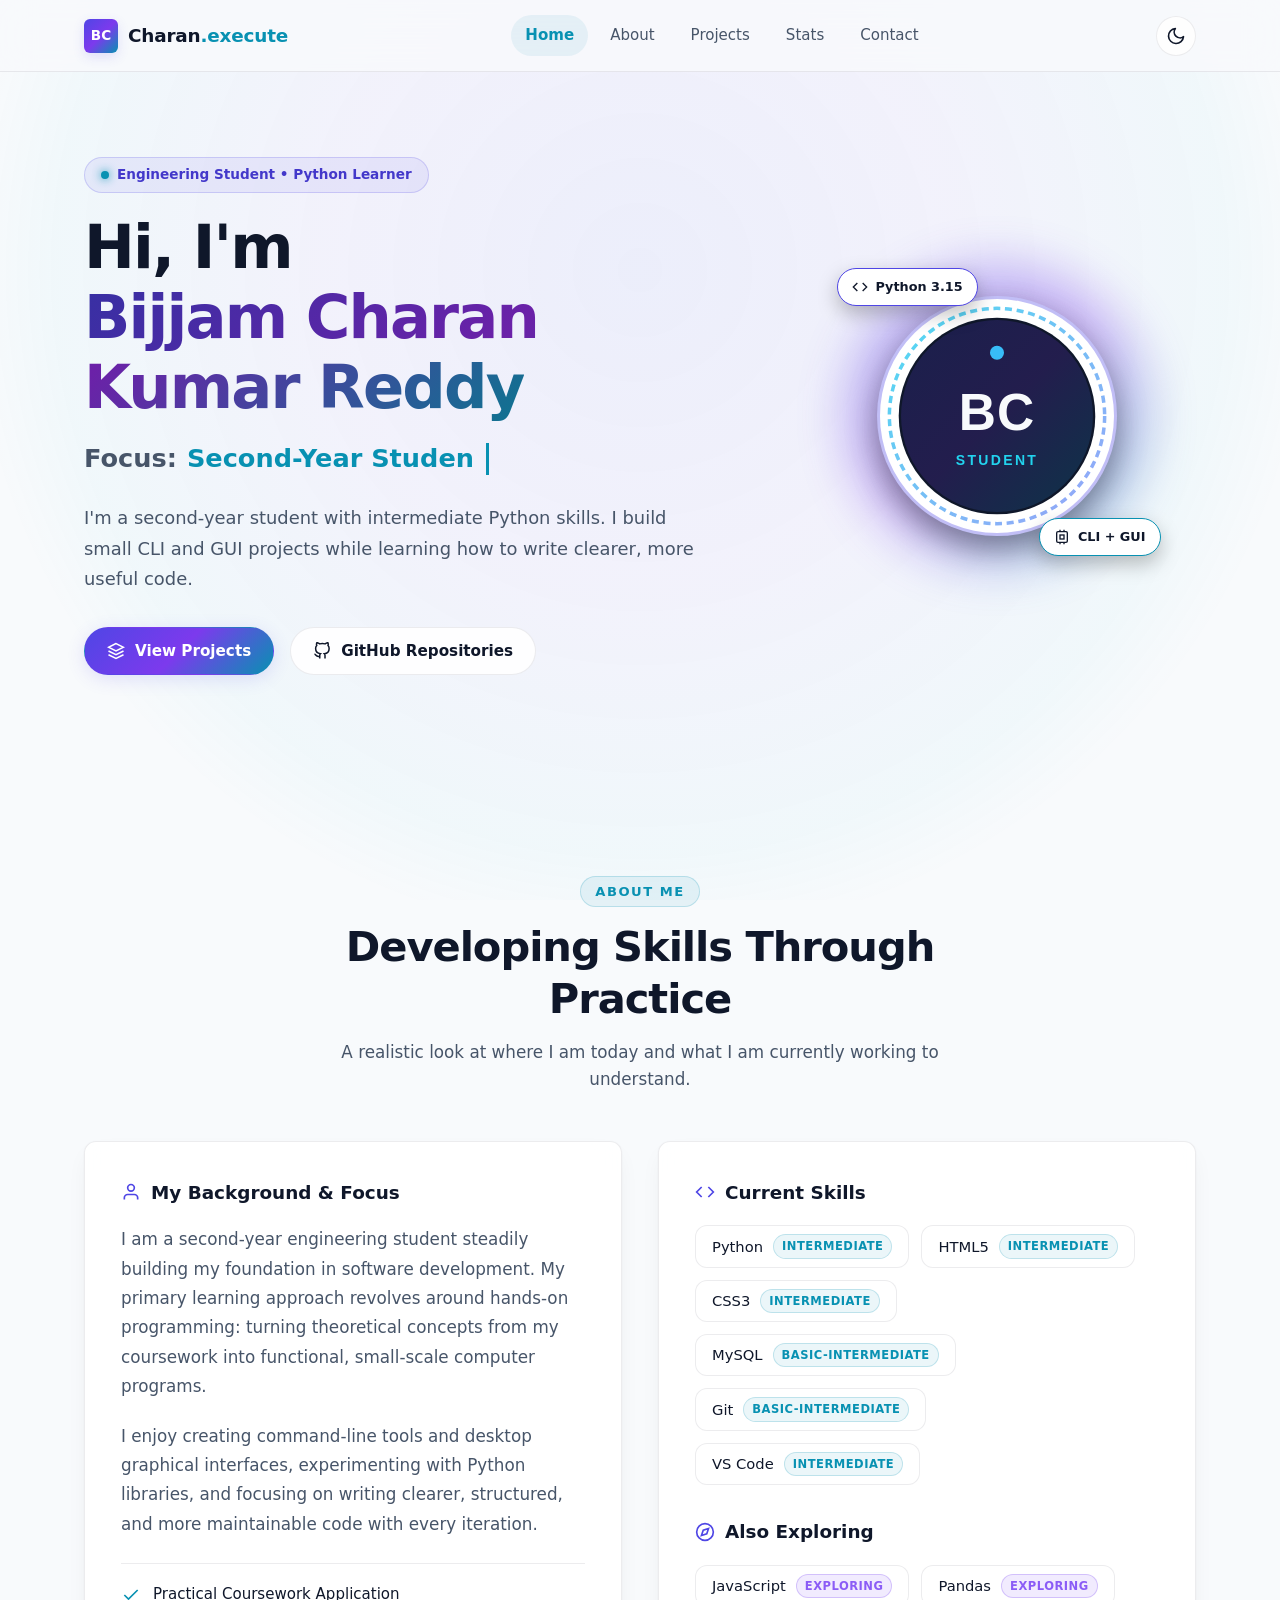
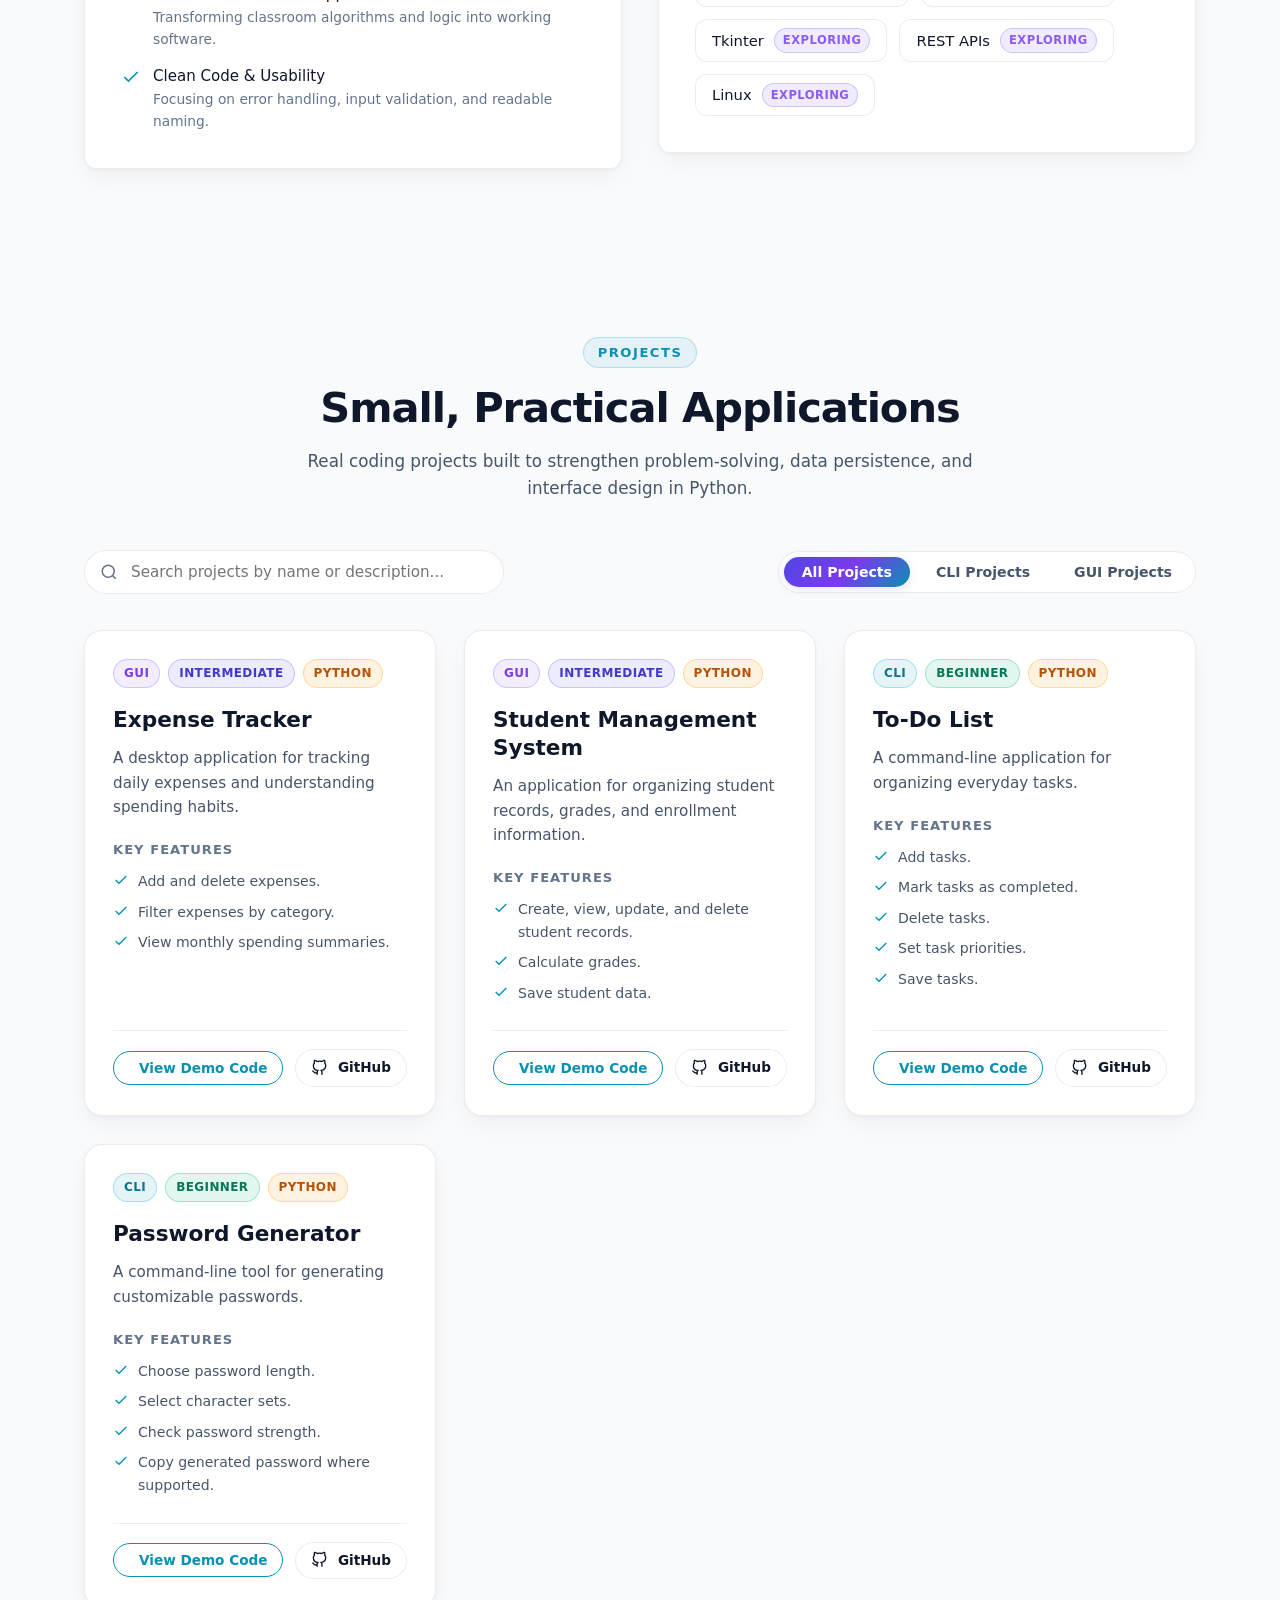
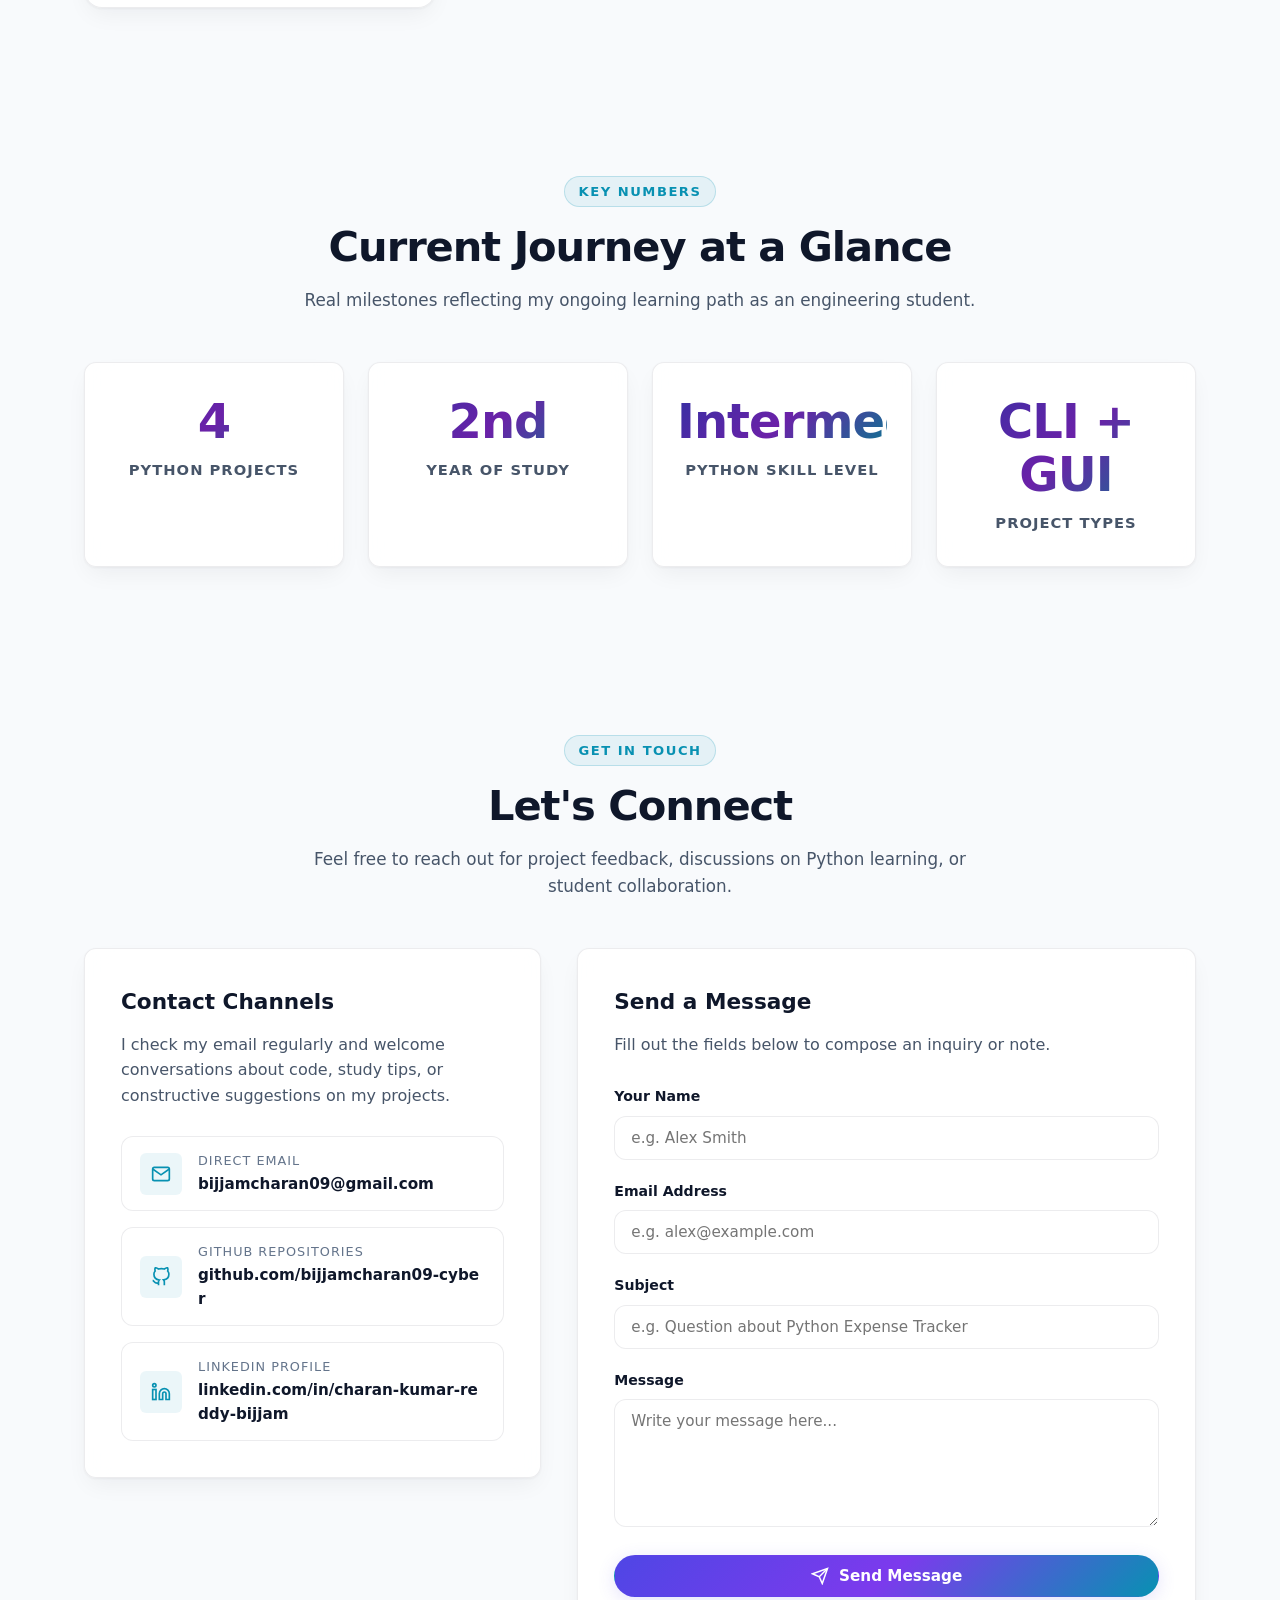
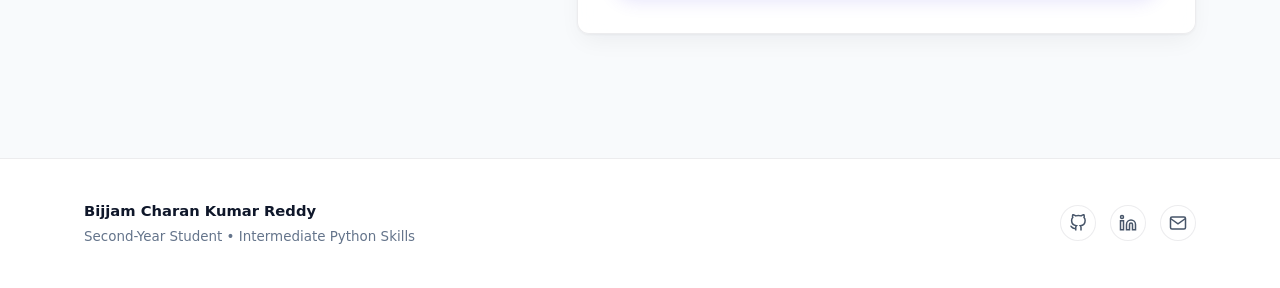
==== commit 0e20a9ed: "Changes to my skills level" ====
--- a/index.html
+++ b/index.html
@@ -203,23 +203,23 @@
                 </div>
                 <div class="skill-tag">
                   <span>HTML5</span>
-                  <span class="skill-level-badge level-learning">Learning</span>
+                  <span class="skill-level-badge level-intermediate">Intermediate</span>
                 </div>
                 <div class="skill-tag">
                   <span>CSS3</span>
-                  <span class="skill-level-badge level-learning">Learning</span>
-                </div>
-                <div class="skill-tag">
-                  <span>JavaScript</span>
-                  <span class="skill-level-badge level-learning">Learning</span>
+                  <span class="skill-level-badge level-intermediate">Intermediate</span>
+                </div>
+                <div class="skill-tag">
+                  <span>MySQL</span>
+                  <span class="skill-level-badge level-intermediate">Basic-Intermediate</span>
                 </div>
                 <div class="skill-tag">
                   <span>Git</span>
-                  <span class="skill-level-badge level-learning">Learning</span>
+                  <span class="skill-level-badge level-intermediate">Basic-Intermediate</span>
                 </div>
                 <div class="skill-tag">
                   <span>VS Code</span>
-                  <span class="skill-level-badge level-learning">Learning</span>
+                  <span class="skill-level-badge level-intermediate">Intermediate</span>
                 </div>
               </div>
             </div>
@@ -232,7 +232,7 @@
               </h3>
               <div class="skills-tags-wrap">
                 <div class="skill-tag">
-                  <span>SQL</span>
+                  <span>JavaScript</span>
                   <span class="skill-level-badge level-exploring">Exploring</span>
                 </div>
                 <div class="skill-tag">
